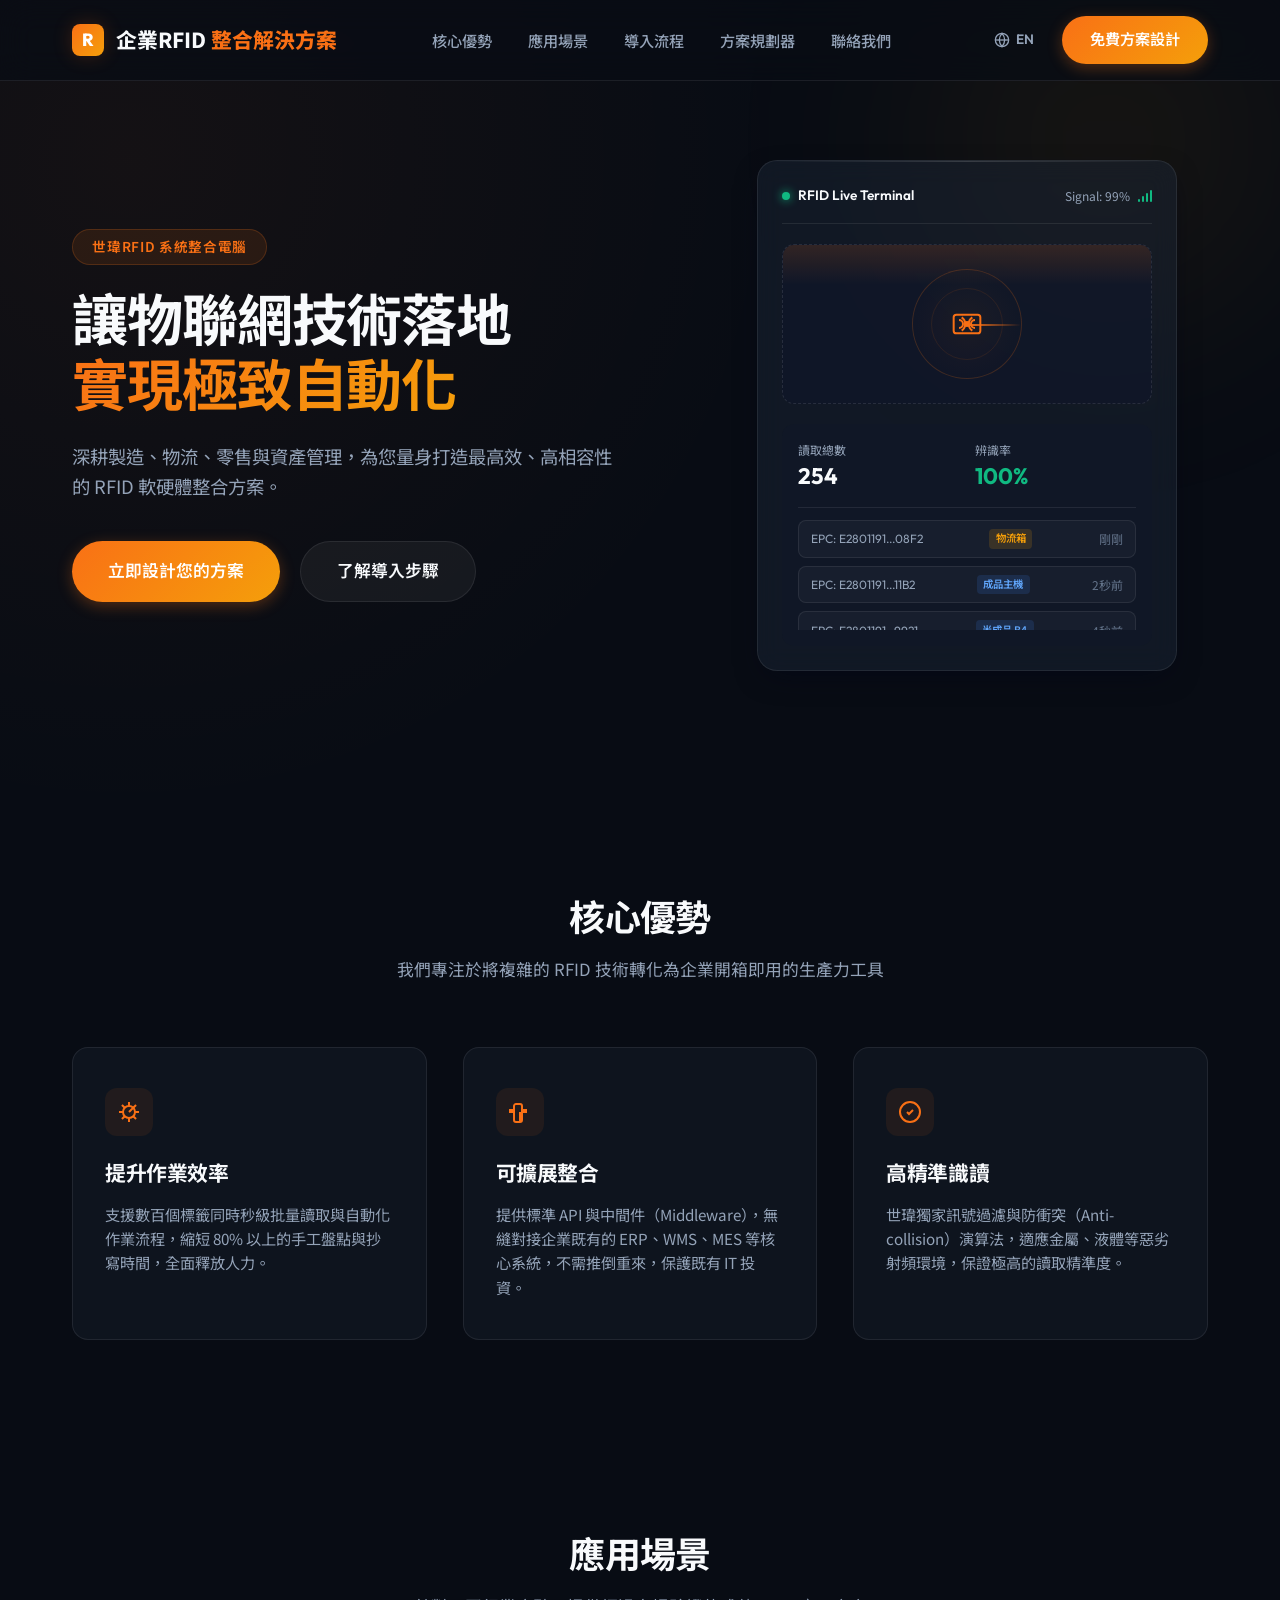
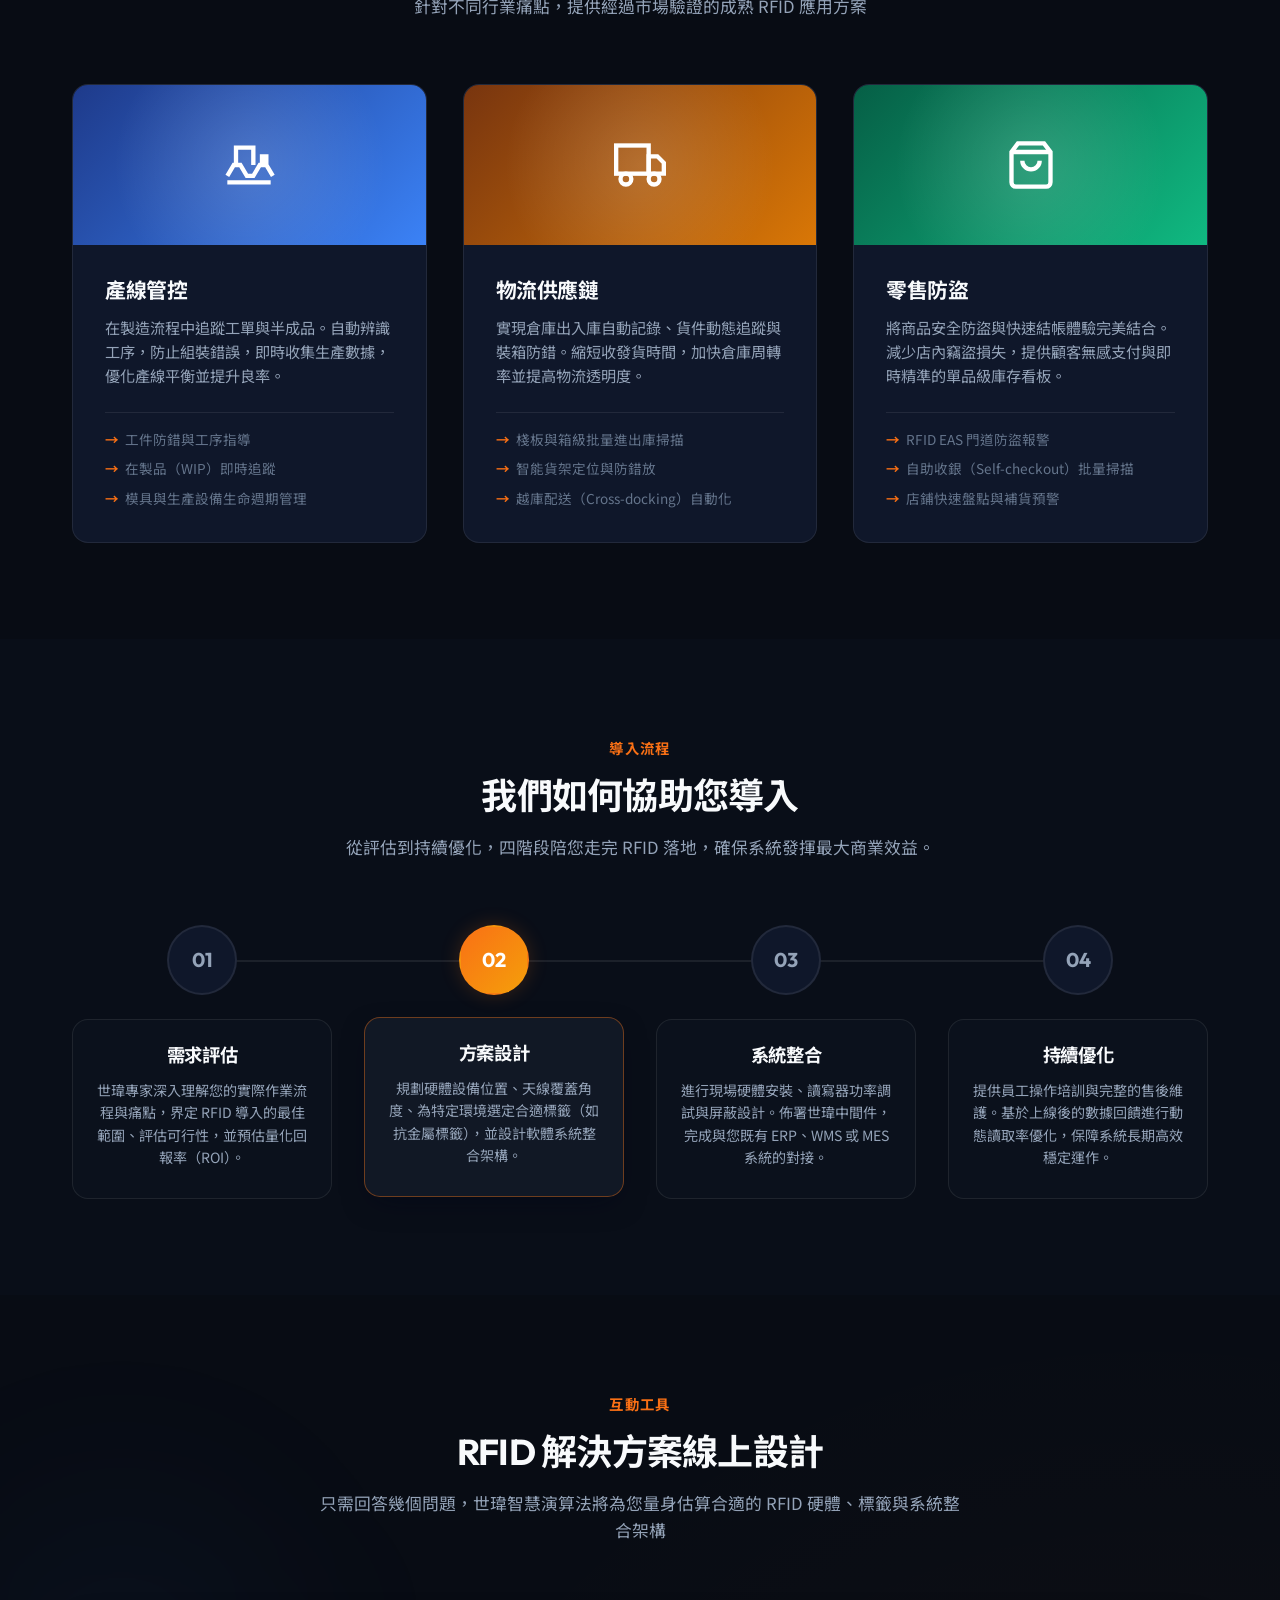
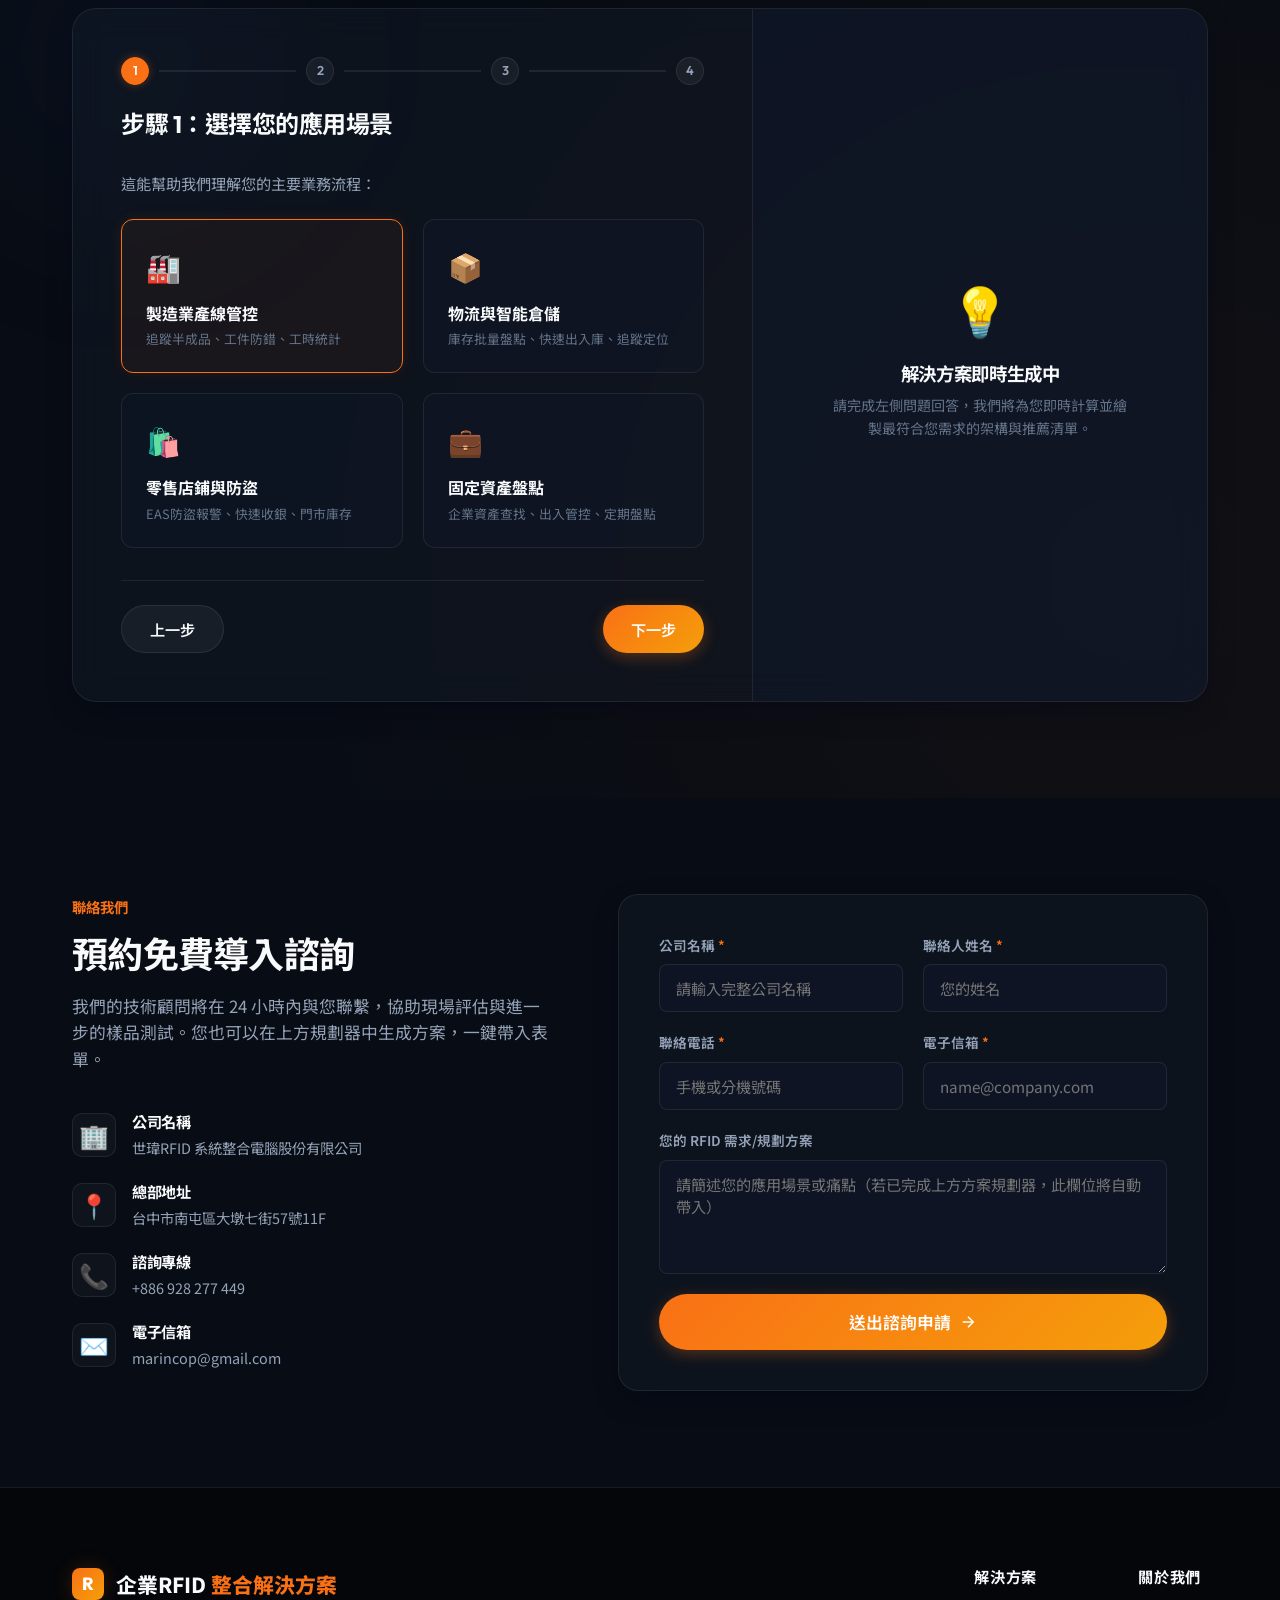
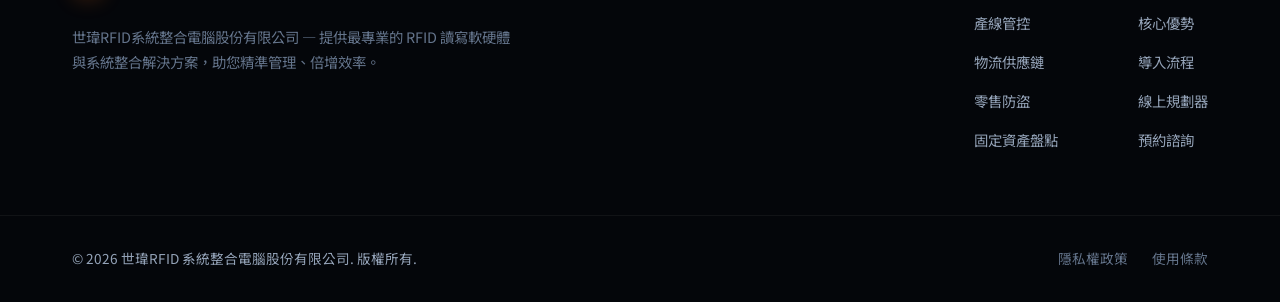
==== index.html @ 103d7648 "Initial commit" ====
<!DOCTYPE html>
<html lang="zh-Hant">
<head>
    <meta charset="UTF-8">
    <meta name="viewport" content="width=device-width, initial-scale=1.0">
    <title>世瑋RFID 系統整合電腦股份有限公司 | 專屬 RFID 解決方案設計</title>
    <meta name="description" content="世瑋RFID系統整合電腦股份有限公司，深耕產線管控、物流供應鏈、零售防盜與固定資產管理。提供專業 RFID 標籤選型、硬體建置與 ERP/WMS/MES 系統集成，免費為您量身打造 RFID 智慧化方案。">
    <meta name="keywords" content="世瑋RFID, RFID系統整合, RFID解決方案, 產線管控, 物流供應鏈, 零售防盜, 標籤選型, RFID讀寫器">
    
    <!-- Google Fonts: Outfit (English headings) & Noto Sans TC (Traditional Chinese body/headings) -->
    <link rel="preconnect" href="https://fonts.googleapis.com">
    <link rel="preconnect" href="https://fonts.gstatic.com" crossorigin>
    <link href="https://fonts.googleapis.com/css2?family=Noto+Sans+TC:wght@300;400;500;700;900&family=Outfit:wght@300;400;600;700;800&display=swap" rel="stylesheet">
    
    <!-- Stylesheet -->
    <link rel="stylesheet" href="style.css">
</head>
<body>

    <!-- Header Navigation -->
    <header class="site-header" id="header">
        <div class="header-container">
            <a href="#" class="logo">
                <span class="logo-badge">R</span>
                <span class="logo-text">企業RFID <span class="logo-highlight">整合解決方案</span></span>
            </a>
            
            <nav class="nav-menu" id="navMenu">
                <a href="#advantages" class="nav-link">核心優勢</a>
                <a href="#scenarios" class="nav-link">應用場景</a>
                <a href="#process" class="nav-link">導入流程</a>
                <a href="#designer" class="nav-link">方案規劃器</a>
                <a href="#contact" class="nav-link">聯絡我們</a>
            </nav>

            <div class="header-actions">
                <a href="index_en.html" class="lang-switch" id="langSwitch" aria-label="切換語言">
                    <svg class="lang-icon" viewBox="0 0 24 24" fill="none" stroke="currentColor" stroke-width="2">
                        <circle cx="12" cy="12" r="10"></circle>
                        <line x1="2" y1="12" x2="22" y2="12"></line>
                        <path d="M12 2a15.3 15.3 0 0 1 4 10 15.3 15.3 0 0 1-4 10 15.3 15.3 0 0 1-4-10 15.3 15.3 0 0 1 4-10z"></path>
                    </svg>
                    <span>EN</span>
                </a>
                <a href="#designer" class="btn btn-primary btn-header">免費方案設計</a>
                <button class="mobile-menu-toggle" id="menuToggle" aria-label="開啟選單">
                    <span></span>
                    <span></span>
                    <span></span>
                </button>
            </div>
        </div>
    </header>

    <main>
        <!-- Hero Section -->
        <section class="hero-section" id="hero">
            <div class="hero-bg-glow"></div>
            <div class="container hero-container">
                <div class="hero-content">
                    <div class="hero-badge">世瑋RFID 系統整合電腦</div>
                    <h1 class="hero-title">
                        讓物聯網技術落地<br>
                        <span class="gradient-text">實現極致自動化</span>
                    </h1>
                    <p class="hero-subtitle">
                        深耕製造、物流、零售與資產管理，為您量身打造最高效、高相容性的 RFID 軟硬體整合方案。
                    </p>
                    <div class="hero-cta">
                        <a href="#designer" class="btn btn-primary btn-lg">立即設計您的方案</a>
                        <a href="#process" class="btn btn-secondary btn-lg">了解導入步驟</a>
                    </div>
                </div>

                <!-- Interactive Hero Live RFID Scanner Mockup -->
                <div class="hero-visual">
                    <div class="rfid-terminal-card">
                        <div class="card-header">
                            <div class="terminal-status">
                                <span class="status-indicator live"></span>
                                <span>RFID Live Terminal</span>
                            </div>
                            <div class="signal-strength">
                                <span>Signal: 99%</span>
                                <div class="signal-bars">
                                    <span class="bar fill"></span>
                                    <span class="bar fill"></span>
                                    <span class="bar fill"></span>
                                    <span class="bar fill"></span>
                                </div>
                            </div>
                        </div>
                        
                        <div class="scan-area">
                            <div class="radar-circle">
                                <div class="radar-line"></div>
                                <div class="radar-pulse"></div>
                                <svg class="rfid-tag-icon" viewBox="0 0 24 24" fill="none" stroke="currentColor" stroke-width="1.5">
                                    <rect x="2" y="5" width="20" height="14" rx="2"></rect>
                                    <path d="M6 9a3 3 0 0 1 0 6"></path>
                                    <path d="M8 7a6 6 0 0 1 0 10"></path>
                                    <path d="M18 9a3 3 0 0 0 0 6"></path>
                                    <path d="M16 7a6 6 0 0 0 0 10"></path>
                                    <circle cx="12" cy="12" r="1.5" fill="currentColor"></circle>
                                </svg>
                            </div>
                            <div class="scan-light"></div>
                        </div>

                        <div class="scan-results">
                            <div class="result-stats">
                                <div class="stat-box">
                                    <span class="stat-label">讀取總數</span>
                                    <span class="stat-value" id="scanCount">248</span>
                                </div>
                                <div class="stat-box">
                                    <span class="stat-label">辨識率</span>
                                    <span class="stat-value highlight">100%</span>
                                </div>
                            </div>
                            <div class="scanned-list-wrapper">
                                <div class="scanned-list" id="scannedList">
                                    <div class="scanned-item">
                                        <span class="item-tag-id">EPC: E2801191...08F2</span>
                                        <span class="item-type tag-type-logistics">物流箱</span>
                                        <span class="item-time">剛剛</span>
                                    </div>
                                    <div class="scanned-item">
                                        <span class="item-tag-id">EPC: E2801191...A2C1</span>
                                        <span class="item-type tag-type-manufacture">半成品 B4</span>
                                        <span class="item-time">1秒前</span>
                                    </div>
                                    <div class="scanned-item">
                                        <span class="item-tag-id">EPC: E2801191...77D4</span>
                                        <span class="item-type tag-type-retail">防盜標籤</span>
                                        <span class="item-time">3秒前</span>
                                    </div>
                                </div>
                            </div>
                        </div>
                    </div>
                </div>
            </div>
        </section>

        <!-- Core Advantages (核心優勢) -->
        <section class="advantages-section" id="advantages">
            <div class="container">
                <div class="section-header">
                    <h2 class="section-title">核心優勢</h2>
                    <p class="section-subtitle">我們專注於將複雜的 RFID 技術轉化為企業開箱即用的生產力工具</p>
                </div>
                
                <div class="advantages-grid">
                    <div class="advantage-card">
                        <div class="advantage-icon-wrapper">
                            <!-- Speedometer icon -->
                            <svg class="advantage-icon" viewBox="0 0 24 24" fill="none" stroke="currentColor" stroke-width="2">
                                <path d="M12 2v4M12 18v4M4.93 4.93l2.83 2.83M16.24 16.24l2.83 2.83M2 12h4M18 12h4M4.93 19.07l2.83-2.83M16.24 7.76l2.83-2.83"></path>
                                <path d="M12 12m-6 0a6 6 0 1 0 12 0a6 6 0 1 0-12 0"></path>
                                <path d="M12 12l4-4"></path>
                            </svg>
                        </div>
                        <h3 class="advantage-title">提升作業效率</h3>
                        <p class="advantage-desc">支援數百個標籤同時秒級批量讀取與自動化作業流程，縮短 80% 以上的手工盤點與抄寫時間，全面釋放人力。</p>
                    </div>

                    <div class="advantage-card">
                        <div class="advantage-icon-wrapper">
                            <!-- Plug icon -->
                            <svg class="advantage-icon" viewBox="0 0 24 24" fill="none" stroke="currentColor" stroke-width="2">
                                <path d="M18 10h-4V6c0-1.1-.9-2-2-2H8c-1.1 0-2 .9-2 2v4H2v2h4v8c0 1.1.9 2 2 2h4c1.1 0 2-.9 2-2v-8h4v-2z"></path>
                                <path d="M12 12V22"></path>
                            </svg>
                        </div>
                        <h3 class="advantage-title">可擴展整合</h3>
                        <p class="advantage-desc">提供標準 API 與中間件（Middleware），無縫對接企業既有的 ERP、WMS、MES 等核心系統，不需推倒重來，保護既有 IT 投資。</p>
                    </div>

                    <div class="advantage-card">
                        <div class="advantage-icon-wrapper">
                            <!-- Signal/Radar check icon -->
                            <svg class="advantage-icon" viewBox="0 0 24 24" fill="none" stroke="currentColor" stroke-width="2">
                                <path d="M12 22c5.523 0 10-4.477 10-10S17.523 2 12 2 2 6.477 2 12s4.477 10 10 10z"></path>
                                <path d="M9 12l2 2 4-4"></path>
                            </svg>
                        </div>
                        <h3 class="advantage-title">高精準識讀</h3>
                        <p class="advantage-desc">世瑋獨家訊號過濾與防衝突（Anti-collision）演算法，適應金屬、液體等惡劣射頻環境，保證極高的讀取精準度。</p>
                    </div>
                </div>
            </div>
        </section>

        <!-- Application Scenarios (應用場景) -->
        <section class="scenarios-section" id="scenarios">
            <div class="container">
                <div class="section-header">
                    <h2 class="section-title">應用場景</h2>
                    <p class="section-subtitle">針對不同行業痛點，提供經過市場驗證的成熟 RFID 應用方案</p>
                </div>

                <div class="scenarios-grid">
                    <!-- Scenario 1: Manufacturing -->
                    <div class="scenario-card">
                        <div class="scenario-banner manufacture-bg">
                            <!-- Factory icon -->
                            <svg class="scenario-banner-icon" viewBox="0 0 24 24" fill="none" stroke="currentColor" stroke-width="2">
                                <path d="M2 20h20M2 17l3-5h3l3 5h3l3-5h3l3 5M6 12V4h8v8M18 12V8h2v4"></path>
                            </svg>
                        </div>
                        <div class="scenario-body">
                            <h3 class="scenario-card-title">產線管控</h3>
                            <p class="scenario-card-desc">在製造流程中追蹤工單與半成品。自動辨識工序，防止組裝錯誤，即時收集生產數據，優化產線平衡並提升良率。</p>
                            <ul class="scenario-list">
                                <li>工件防錯與工序指導</li>
                                <li>在製品（WIP）即時追蹤</li>
                                <li>模具與生產設備生命週期管理</li>
                            </ul>
                        </div>
                    </div>

                    <!-- Scenario 2: Logistics & Warehouse -->
                    <div class="scenario-card">
                        <div class="scenario-banner logistics-bg">
                            <!-- Truck icon -->
                            <svg class="scenario-banner-icon" viewBox="0 0 24 24" fill="none" stroke="currentColor" stroke-width="2">
                                <rect x="1" y="3" width="15" height="13"></rect>
                                <polygon points="16 8 20 8 23 11 23 16 16 16 16 8"></polygon>
                                <circle cx="5.5" cy="18.5" r="2.5"></circle>
                                <circle cx="18.5" cy="18.5" r="2.5"></circle>
                            </svg>
                        </div>
                        <div class="scenario-body">
                            <h3 class="scenario-card-title">物流供應鏈</h3>
                            <p class="scenario-card-desc">實現倉庫出入庫自動記錄、貨件動態追蹤與裝箱防錯。縮短收發貨時間，加快倉庫周轉率並提高物流透明度。</p>
                            <ul class="scenario-list">
                                <li>棧板與箱級批量進出庫掃描</li>
                                <li>智能貨架定位與防錯放</li>
                                <li>越庫配送（Cross-docking）自動化</li>
                            </ul>
                        </div>
                    </div>

                    <!-- Scenario 3: Retail Security -->
                    <div class="scenario-card">
                        <div class="scenario-banner retail-bg">
                            <!-- Shopping bag icon -->
                            <svg class="scenario-banner-icon" viewBox="0 0 24 24" fill="none" stroke="currentColor" stroke-width="2">
                                <path d="M6 2L3 6v14a2 2 0 0 0 2 2h14a2 2 0 0 0 2-2V6l-3-4z"></path>
                                <line x1="3" y1="6" x2="21" y2="6"></line>
                                <path d="M16 10a4 4 0 0 1-8 0"></path>
                            </svg>
                        </div>
                        <div class="scenario-body">
                            <h3 class="scenario-card-title">零售防盜</h3>
                            <p class="scenario-card-desc">將商品安全防盜與快速結帳體驗完美結合。減少店內竊盜損失，提供顧客無感支付與即時精準的單品級庫存看板。</p>
                            <ul class="scenario-list">
                                <li>RFID EAS 門道防盜報警</li>
                                <li>自助收銀（Self-checkout）批量掃描</li>
                                <li>店鋪快速盤點與補貨預警</li>
                            </ul>
                        </div>
                    </div>
                </div>
            </div>
        </section>

        <!-- Workflow / Process (導入流程) -->
        <section class="process-section" id="process">
            <div class="container">
                <div class="section-header">
                    <span class="section-badge">導入流程</span>
                    <h2 class="section-title">我們如何協助您導入</h2>
                    <p class="section-subtitle">從評估到持續優化，四階段陪您走完 RFID 落地，確保系統發揮最大商業效益。</p>
                </div>

                <div class="process-stepper">
                    <div class="process-line"></div>
                    
                    <div class="process-step active" data-step="1">
                        <div class="step-num">01</div>
                        <div class="step-card">
                            <h3 class="step-title">需求評估</h3>
                            <p class="step-desc">世瑋專家深入理解您的實際作業流程與痛點，界定 RFID 導入的最佳範圍、評估可行性，並預估量化回報率（ROI）。</p>
                        </div>
                    </div>

                    <div class="process-step" data-step="2">
                        <div class="step-num">02</div>
                        <div class="step-card">
                            <h3 class="step-title">方案設計</h3>
                            <p class="step-desc">規劃硬體設備位置、天線覆蓋角度、為特定環境選定合適標籤（如抗金屬標籤），並設計軟體系統整合架構。</p>
                        </div>
                    </div>

                    <div class="process-step" data-step="3">
                        <div class="step-num">03</div>
                        <div class="step-card">
                            <h3 class="step-title">系統整合</h3>
                            <p class="step-desc">進行現場硬體安裝、讀寫器功率調試與屏蔽設計。佈署世瑋中間件，完成與您既有 ERP、WMS 或 MES 系統的對接。</p>
                        </div>
                    </div>

                    <div class="process-step" data-step="4">
                        <div class="step-num">04</div>
                        <div class="step-card">
                            <h3 class="step-title">持續優化</h3>
                            <p class="step-desc">提供員工操作培訓與完整的售後維護。基於上線後的數據回饋進行動態讀取率優化，保障系統長期高效穩定運作。</p>
                        </div>
                    </div>
                </div>
            </div>
        </section>

        <!-- RFID Solution Designer Wizard (方案規劃器) -->
        <section class="designer-section" id="designer">
            <div class="designer-bg-glow-1"></div>
            <div class="designer-bg-glow-2"></div>
            <div class="container">
                <div class="section-header">
                    <span class="section-badge">互動工具</span>
                    <h2 class="section-title">RFID 解決方案線上設計</h2>
                    <p class="section-subtitle">只需回答幾個問題，世瑋智慧演算法將為您量身估算合適的 RFID 硬體、標籤與系統整合架構</p>
                </div>

                <div class="designer-box">
                    <!-- Wizard Left Side: Questions -->
                    <div class="designer-wizard">
                        <div class="wizard-header">
                            <div class="wizard-steps-indicator">
                                <span class="indicator-dot active" data-step="1">1</span>
                                <span class="indicator-line"></span>
                                <span class="indicator-dot" data-step="2">2</span>
                                <span class="indicator-line"></span>
                                <span class="indicator-dot" data-step="3">3</span>
                                <span class="indicator-line"></span>
                                <span class="indicator-dot" data-step="4">4</span>
                            </div>
                            <h3 class="wizard-step-title" id="wizardQuestionTitle">步驟 1：選擇您的應用場景</h3>
                        </div>

                        <div class="wizard-body">
                            <!-- Step 1 Pane -->
                            <div class="wizard-pane active" data-pane="1">
                                <p class="pane-help-text">這能幫助我們理解您的主要業務流程：</p>
                                <div class="option-grid">
                                    <label class="option-card">
                                        <input type="radio" name="opt-scenario" value="manufacture" checked>
                                        <div class="option-content">
                                            <span class="option-icon">🏭</span>
                                            <span class="option-label">製造業產線管控</span>
                                            <span class="option-sub">追蹤半成品、工件防錯、工時統計</span>
                                        </div>
                                    </label>
                                    <label class="option-card">
                                        <input type="radio" name="opt-scenario" value="logistics">
                                        <div class="option-content">
                                            <span class="option-icon">📦</span>
                                            <span class="option-label">物流與智能倉儲</span>
                                            <span class="option-sub">庫存批量盤點、快速出入庫、追蹤定位</span>
                                        </div>
                                    </label>
                                    <label class="option-card">
                                        <input type="radio" name="opt-scenario" value="retail">
                                        <div class="option-content">
                                            <span class="option-icon">🛍️</span>
                                            <span class="option-label">零售店鋪與防盜</span>
                                            <span class="option-sub">EAS防盜報警、快速收銀、門市庫存</span>
                                        </div>
                                    </label>
                                    <label class="option-card">
                                        <input type="radio" name="opt-scenario" value="assets">
                                        <div class="option-content">
                                            <span class="option-icon">💼</span>
                                            <span class="option-label">固定資產盤點</span>
                                            <span class="option-sub">企業資產查找、出入管控、定期盤點</span>
                                        </div>
                                    </label>
                                </div>
                            </div>

                            <!-- Step 2 Pane -->
                            <div class="wizard-pane" data-pane="2">
                                <p class="pane-help-text">標籤所附著的物品材質會顯著影響無線射頻訊號：</p>
                                <div class="option-grid">
                                    <label class="option-card">
                                        <input type="radio" name="opt-material" value="metal" checked>
                                        <div class="option-content">
                                            <span class="option-icon">🔩</span>
                                            <span class="option-label">金屬表面 / 機械零件</span>
                                            <span class="option-sub">電磁干擾強，需選配專用抗金屬標籤</span>
                                        </div>
                                    </label>
                                    <label class="option-card">
                                        <input type="radio" name="opt-material" value="liquid">
                                        <div class="option-content">
                                            <span class="option-icon">🧪</span>
                                            <span class="option-label">液體容器 / 潮濕環境</span>
                                            <span class="option-sub">水會吸收超高頻訊號，需特殊結構設計</span>
                                        </div>
                                    </label>
                                    <label class="option-card">
                                        <input type="radio" name="opt-material" value="standard">
                                        <div class="option-content">
                                            <span class="option-icon">📄</span>
                                            <span class="option-label">紙質 / 塑料 / 紙箱</span>
                                            <span class="option-sub">標準射頻環境，可使用常規貼紙型標籤</span>
                                        </div>
                                    </label>
                                    <label class="option-card">
                                        <input type="radio" name="opt-material" value="fabric">
                                        <div class="option-content">
                                            <span class="option-icon">👕</span>
                                            <span class="option-label">織物 / 衣物 / 軟質材料</span>
                                            <span class="option-sub">需要可水洗、耐高溫或柔軟耐折標籤</span>
                                        </div>
                                    </label>
                                </div>
                            </div>

                            <!-- Step 3 Pane -->
                            <div class="wizard-pane" data-pane="3">
                                <p class="pane-help-text">我們需要了解讀取設備與標籤之間的最遠操作距離：</p>
                                <div class="option-grid">
                                    <label class="option-card">
                                        <input type="radio" name="opt-range" value="short" checked>
                                        <div class="option-content">
                                            <span class="option-icon">🎯</span>
                                            <span class="option-label">近距離讀取 (小於 0.5 米)</span>
                                            <span class="option-sub">適用於手持貼近、桌面發卡、單點感應</span>
                                        </div>
                                    </label>
                                    <label class="option-card">
                                        <input type="radio" name="opt-range" value="mid">
                                        <div class="option-content">
                                            <span class="option-icon">📶</span>
                                            <span class="option-label">中距離讀取 (1 至 3 米)</span>
                                            <span class="option-sub">適用於流水線感應、中型門禁、工位識別</span>
                                        </div>
                                    </label>
                                    <label class="option-card">
                                        <input type="radio" name="opt-range" value="long">
                                        <div class="option-content">
                                            <span class="option-icon">🚀</span>
                                            <span class="option-label">長距離讀取 (3 米以上)</span>
                                            <span class="option-sub">適用於倉庫大門閘道、車輛管控、大範圍掃描</span>
                                        </div>
                                    </label>
                                </div>
                            </div>

                            <!-- Step 4 Pane -->
                            <div class="wizard-pane" data-pane="4">
                                <p class="pane-help-text">您目前主要的核心管理系統為何？這決定了數據對接的方式：</p>
                                <div class="option-grid">
                                    <label class="option-card">
                                        <input type="radio" name="opt-system" value="erp" checked>
                                        <div class="option-content">
                                            <span class="option-icon">💻</span>
                                            <span class="option-label">既有 ERP 系統 (如 SAP, Oracle, Web)</span>
                                            <span class="option-sub">需要同步庫存與出入庫過帳數據</span>
                                        </div>
                                    </label>
                                    <label class="option-card">
                                        <input type="radio" name="opt-system" value="mes">
                                        <div class="option-content">
                                            <span class="option-icon">⚙️</span>
                                            <span class="option-label">MES 製造執行系統</span>
                                            <span class="option-sub">需要毫秒級的產線數據交換與控制</span>
                                        </div>
                                    </label>
                                    <label class="option-card">
                                        <input type="radio" name="opt-system" value="wms">
                                        <div class="option-content">
                                            <span class="option-icon">🗄️</span>
                                            <span class="option-label">WMS 倉儲管理系統</span>
                                            <span class="option-sub">需要儲位、庫位綁定與批次收發貨對接</span>
                                        </div>
                                    </label>
                                    <label class="option-card">
                                        <input type="radio" name="opt-system" value="none">
                                        <div class="option-content">
                                            <span class="option-icon">📱</span>
                                            <span class="option-label">無既有系統 / 獨立運作</span>
                                            <span class="option-sub">希望能使用世瑋提供的一站式獨立管理軟體</span>
                                        </div>
                                    </label>
                                </div>
                            </div>
                        </div>

                        <div class="wizard-footer">
                            <button class="btn btn-secondary btn-wizard-back" id="btnWizardBack" disabled>上一步</button>
                            <button class="btn btn-primary btn-wizard-next" id="btnWizardNext">下一步</button>
                        </div>
                    </div>

                    <!-- Wizard Right Side: Dynamic Solution Result -->
                    <div class="designer-result" id="designerResult">
                        <div class="result-placeholder" id="resultPlaceholder">
                            <div class="placeholder-icon">💡</div>
                            <h4>解決方案即時生成中</h4>
                            <p>請完成左側問題回答，我們將為您即時計算並繪製最符合您需求的架構與推薦清單。</p>
                        </div>
                        
                        <div class="result-display hidden" id="resultDisplay">
                            <h4 class="result-title">🎯 為您推薦的專屬 RFID 方案</h4>
                            
                            <!-- Dynamic SVG Architecture diagram -->
                            <div class="result-diagram-container">
                                <svg class="result-svg-diagram" id="resultSvg" viewBox="0 0 400 160">
                                    <!-- Will be injected by JS dynamically -->
                                </svg>
                            </div>

                            <div class="recommendations">
                                <div class="rec-group">
                                    <h5>🏷️ 推薦標籤型式</h5>
                                    <p id="recTag">載入中...</p>
                                </div>
                                <div class="rec-group">
                                    <h5>📡 推薦硬體配置</h5>
                                    <p id="recHardware">載入中...</p>
                                </div>
                                <div class="rec-group">
                                    <h5>🔌 系統整合方式</h5>
                                    <p id="recIntegration">載入中...</p>
                                </div>
                            </div>

                            <div class="result-actions">
                                <button class="btn btn-primary btn-block" id="btnApplySolution">將此方案帶入諮詢表單</button>
                            </div>
                        </div>
                    </div>
                </div>
            </div>
        </section>

        <!-- Contact / Consultation Booking Form (預約免費導入諮詢) -->
        <section class="contact-section" id="contact">
            <div class="container contact-container">
                <div class="contact-info">
                    <span class="contact-badge">聯絡我們</span>
                    <h2 class="contact-title">預約免費導入諮詢</h2>
                    <p class="contact-text">
                        我們的技術顧問將在 24 小時內與您聯繫，協助現場評估與進一步的樣品測試。您也可以在上方規劃器中生成方案，一鍵帶入表單。
                    </p>
                    
                    <div class="contact-details">
                        <div class="detail-item">
                            <span class="detail-icon">🏢</span>
                            <div>
                                <h5>公司名稱</h5>
                                <p>世瑋RFID 系統整合電腦股份有限公司</p>
                            </div>
                        </div>
                        <div class="detail-item">
                            <span class="detail-icon">📍</span>
                            <div>
                                <h5>總部地址</h5>
                                <p>台中市南屯區大墩七街57號11F</p>
                            </div>
                        </div>
                        <div class="detail-item">
                            <span class="detail-icon">📞</span>
                            <div>
                                <h5>諮詢專線</h5>
                                <p><a href="tel:+886928277449" style="color: inherit; text-decoration: none; transition: var(--transition-smooth);" onmouseover="this.style.color='var(--primary)'" onmouseout="this.style.color='inherit'">+886 928 277 449</a></p>
                            </div>
                        </div>
                        <div class="detail-item">
                            <span class="detail-icon">✉️</span>
                            <div>
                                <h5>電子信箱</h5>
                                <p><a href="mailto:marincop@gmail.com" style="color: inherit; text-decoration: none; transition: var(--transition-smooth);" onmouseover="this.style.color='var(--primary)'" onmouseout="this.style.color='inherit'">marincop@gmail.com</a></p>
                            </div>
                        </div>
                    </div>
                </div>

                <div class="contact-form-wrapper">
                    <form class="contact-form" id="consultationForm">
                        <div class="form-row">
                            <div class="form-group">
                                <label for="formCompany">公司名稱 <span class="required">*</span></label>
                                <input type="text" id="formCompany" placeholder="請輸入完整公司名稱" required>
                            </div>
                            <div class="form-group">
                                <label for="formContact">聯絡人姓名 <span class="required">*</span></label>
                                <input type="text" id="formContact" placeholder="您的姓名" required>
                            </div>
                        </div>

                        <div class="form-row">
                            <div class="form-group">
                                <label for="formPhone">聯絡電話 <span class="required">*</span></label>
                                <input type="tel" id="formPhone" placeholder="手機或分機號碼" required>
                            </div>
                            <div class="form-group">
                                <label for="formEmail">電子信箱 <span class="required">*</span></label>
                                <input type="email" id="formEmail" placeholder="name@company.com" required>
                            </div>
                        </div>

                        <div class="form-group">
                            <label for="formSummary">您的 RFID 需求/規劃方案</label>
                            <textarea id="formSummary" rows="4" placeholder="請簡述您的應用場景或痛點（若已完成上方方案規劃器，此欄位將自動帶入）"></textarea>
                        </div>

                        <button type="submit" class="btn btn-primary btn-block btn-lg" id="btnSubmitForm">
                            <span>送出諮詢申請</span>
                            <svg class="submit-arrow" viewBox="0 0 24 24" fill="none" stroke="currentColor" stroke-width="2">
                                <line x1="5" y1="12" x2="19" y2="12"></line>
                                <polyline points="12 5 19 12 12 19"></polyline>
                            </svg>
                        </button>
                    </form>
                </div>
            </div>
        </section>
    </main>

    <!-- Footer -->
    <footer class="site-footer">
        <div class="container footer-container">
            <div class="footer-brand">
                <a href="#" class="logo footer-logo">
                    <span class="logo-badge">R</span>
                    <span class="logo-text">企業RFID <span class="logo-highlight">整合解決方案</span></span>
                </a>
                <p class="footer-slogan">世瑋RFID系統整合電腦股份有限公司 — 提供最專業的 RFID 讀寫軟硬體與系統整合解決方案，助您精準管理、倍增效率。</p>
            </div>
            
            <div class="footer-links-group">
                <div class="footer-links">
                    <h4>解決方案</h4>
                    <a href="#scenarios">產線管控</a>
                    <a href="#scenarios">物流供應鏈</a>
                    <a href="#scenarios">零售防盜</a>
                    <a href="#scenarios">固定資產盤點</a>
                </div>
                
                <div class="footer-links">
                    <h4>關於我們</h4>
                    <a href="#advantages">核心優勢</a>
                    <a href="#process">導入流程</a>
                    <a href="#designer">線上規劃器</a>
                    <a href="#contact">預約諮詢</a>
                </div>
            </div>
        </div>
        <div class="footer-bottom">
            <div class="container footer-bottom-container">
                <p>&copy; 2026 世瑋RFID 系統整合電腦股份有限公司. 版權所有.</p>
                <div class="footer-legal">
                    <a href="#">隱私權政策</a>
                    <a href="#">使用條款</a>
                </div>
            </div>
        </div>
    </footer>

    <!-- Interactive success popup toast -->
    <div class="toast-container" id="toastContainer"></div>

    <!-- JS -->
    <script src="app.js"></script>
</body>
</html>
---- style.css ----
/* 
   企業RFID 整合解決方案 - Brand Style Sheet 
   Tech Slate Theme with Vibrant Orange Accents
*/

:root {
    /* Color Palette */
    --bg-base: #080c14;
    --bg-surface: #0f172a;
    --bg-surface-light: #1e293b;
    --border-color: rgba(255, 255, 255, 0.08);
    --border-hover: rgba(249, 115, 22, 0.4);
    
    --primary-hsl: 24, 95%, 53%; /* #f97316 */
    --primary: hsl(var(--primary-hsl));
    --primary-hover: #ea580c;
    --primary-glow: rgba(249, 115, 22, 0.15);
    
    --accent-hsl: 38, 92%, 50%; /* #f59e0b */
    --accent: hsl(var(--accent-hsl));
    
    --success: #10b981;
    --success-glow: rgba(16, 185, 129, 0.15);
    
    --text-primary: #f8fafc;
    --text-secondary: #94a3b8;
    --text-muted: #64748b;
    
    /* Typography */
    --font-heading: 'Outfit', 'Noto Sans TC', sans-serif;
    --font-body: 'Noto Sans TC', sans-serif;
    
    /* Transitions & Shadows */
    --transition-smooth: all 0.3s cubic-bezier(0.4, 0, 0.2, 1);
    --transition-spring: all 0.5s cubic-bezier(0.175, 0.885, 0.32, 1.275);
    --shadow-premium: 0 10px 30px -10px rgba(2, 6, 23, 0.7);
    --shadow-glow: 0 0 20px rgba(249, 115, 22, 0.2);
}

/* --- Base & Reset --- */
* {
    box-sizing: border-box;
    margin: 0;
    padding: 0;
}

html {
    scroll-behavior: smooth;
    scroll-padding-top: 80px;
    font-size: 16px;
}

body {
    background-color: var(--bg-base);
    color: var(--text-primary);
    font-family: var(--font-body);
    line-height: 1.6;
    overflow-x: hidden;
    -webkit-font-smoothing: antialiased;
}

/* --- Typography Utilities --- */
h1, h2, h3, h4, h5, h6 {
    font-family: var(--font-heading);
    font-weight: 700;
    line-height: 1.25;
    letter-spacing: -0.02em;
}

p {
    color: var(--text-secondary);
}

.gradient-text {
    background: linear-gradient(135deg, var(--primary) 0%, var(--accent) 100%);
    -webkit-background-clip: text;
    -webkit-text-fill-color: transparent;
    background-clip: text;
}

/* --- Layout Elements --- */
.container {
    width: 100%;
    max-width: 1200px;
    margin: 0 auto;
    padding: 0 2rem;
}

section {
    padding: 6rem 0;
    position: relative;
}

/* --- Buttons --- */
.btn {
    display: inline-flex;
    align-items: center;
    justify-content: center;
    padding: 0.75rem 1.75rem;
    font-family: var(--font-heading);
    font-weight: 600;
    font-size: 0.95rem;
    border-radius: 50px;
    border: none;
    cursor: pointer;
    transition: var(--transition-smooth);
    text-decoration: none;
    gap: 0.5rem;
}

.btn-primary {
    background: linear-gradient(135deg, var(--primary) 0%, var(--accent) 100%);
    color: #ffffff;
    box-shadow: 0 4px 15px rgba(249, 115, 22, 0.3);
}

.btn-primary:hover {
    transform: translateY(-2px);
    box-shadow: 0 8px 25px rgba(249, 115, 22, 0.5);
    background: linear-gradient(135deg, #ea580c 0%, #d97706 100%);
}

.btn-primary:active {
    transform: translateY(0);
}

.btn-secondary {
    background: rgba(255, 255, 255, 0.05);
    color: var(--text-primary);
    border: 1px solid var(--border-color);
}

.btn-secondary:hover {
    background: rgba(255, 255, 255, 0.1);
    border-color: rgba(255, 255, 255, 0.2);
    transform: translateY(-2px);
}

.btn-lg {
    padding: 1rem 2.25rem;
    font-size: 1.05rem;
}

.btn-block {
    display: flex;
    width: 100%;
}

/* --- Header / Navigation --- */
.site-header {
    position: fixed;
    top: 0;
    left: 0;
    right: 0;
    z-index: 1000;
    background: rgba(8, 12, 20, 0.75);
    backdrop-filter: blur(16px);
    -webkit-backdrop-filter: blur(16px);
    border-bottom: 1px solid var(--border-color);
    transition: var(--transition-smooth);
}

.site-header.scrolled {
    background: rgba(8, 12, 20, 0.95);
    padding: 0.5rem 0;
}

.header-container {
    display: flex;
    align-items: center;
    justify-content: space-between;
    height: 80px;
    max-width: 1200px;
    margin: 0 auto;
    padding: 0 2rem;
}

.logo {
    display: flex;
    align-items: center;
    gap: 0.75rem;
    text-decoration: none;
    color: var(--text-primary);
    font-weight: 800;
    font-size: 1.3rem;
}

.logo-badge {
    background: linear-gradient(135deg, var(--primary) 0%, var(--accent) 100%);
    color: white;
    width: 32px;
    height: 32px;
    display: flex;
    align-items: center;
    justify-content: center;
    border-radius: 8px;
    font-family: var(--font-heading);
    font-weight: 800;
    font-size: 1.1rem;
    box-shadow: var(--shadow-glow);
}

.logo-highlight {
    color: var(--primary);
}

.nav-menu {
    display: flex;
    align-items: center;
    gap: 2.25rem;
}

.nav-link {
    color: var(--text-secondary);
    text-decoration: none;
    font-weight: 500;
    font-size: 0.95rem;
    transition: var(--transition-smooth);
    position: relative;
    padding: 0.25rem 0;
}

.nav-link:hover {
    color: var(--text-primary);
}

.nav-link::after {
    content: '';
    position: absolute;
    bottom: 0;
    left: 0;
    width: 0;
    height: 2px;
    background: var(--primary);
    transition: var(--transition-smooth);
}

.nav-link:hover::after {
    width: 100%;
}

.header-actions {
    display: flex;
    align-items: center;
    gap: 1.25rem;
}

.lang-switch {
    display: flex;
    align-items: center;
    gap: 0.4rem;
    background: none;
    border: none;
    color: var(--text-secondary);
    cursor: pointer;
    font-family: var(--font-heading);
    font-weight: 600;
    font-size: 0.85rem;
    padding: 0.5rem;
    border-radius: 8px;
    transition: var(--transition-smooth);
    text-decoration: none;
}

.lang-switch:hover {
    color: var(--text-primary);
    background: rgba(255, 255, 255, 0.05);
}

.lang-icon {
    width: 16px;
    height: 16px;
}

.mobile-menu-toggle {
    display: none;
    flex-direction: column;
    justify-content: space-between;
    width: 24px;
    height: 18px;
    background: none;
    border: none;
    cursor: pointer;
    z-index: 1001;
}

.mobile-menu-toggle span {
    display: block;
    width: 100%;
    height: 2px;
    background-color: var(--text-primary);
    border-radius: 2px;
    transition: var(--transition-smooth);
}

/* --- Hero Section --- */
.hero-section {
    padding-top: 10rem;
    padding-bottom: 8rem;
    background: radial-gradient(circle at 10% 20%, rgba(249, 115, 22, 0.05) 0%, transparent 50%);
}

.hero-bg-glow {
    position: absolute;
    top: -20%;
    right: -10%;
    width: 600px;
    height: 600px;
    background: radial-gradient(circle, rgba(245, 158, 11, 0.08) 0%, transparent 70%);
    filter: blur(80px);
    pointer-events: none;
}

.hero-container {
    display: grid;
    grid-template-columns: 1.1fr 0.9fr;
    gap: 4rem;
    align-items: center;
}

.hero-badge {
    display: inline-block;
    padding: 0.4rem 1.2rem;
    background: rgba(249, 115, 22, 0.1);
    border: 1px solid rgba(249, 115, 22, 0.2);
    color: var(--primary);
    border-radius: 50px;
    font-size: 0.85rem;
    font-weight: 600;
    margin-bottom: 1.5rem;
    letter-spacing: 0.05em;
    animation: pulseGlow 3s infinite alternate;
}

.hero-title {
    font-size: 3.5rem;
    line-height: 1.15;
    margin-bottom: 1.5rem;
}

.hero-subtitle {
    font-size: 1.15rem;
    margin-bottom: 2.5rem;
    max-width: 550px;
}

.hero-cta {
    display: flex;
    gap: 1.25rem;
}

/* --- Hero Scanner Mockup --- */
.hero-visual {
    position: relative;
    display: flex;
    justify-content: center;
    align-items: center;
}

.rfid-terminal-card {
    background: rgba(30, 41, 59, 0.45);
    border: 1px solid var(--border-color);
    border-radius: 20px;
    width: 100%;
    max-width: 420px;
    padding: 1.5rem;
    box-shadow: var(--shadow-premium);
    backdrop-filter: blur(12px);
    -webkit-backdrop-filter: blur(12px);
    position: relative;
    overflow: hidden;
}

.rfid-terminal-card::before {
    content: '';
    position: absolute;
    top: 0;
    left: 0;
    right: 0;
    height: 1px;
    background: linear-gradient(90deg, transparent, rgba(255, 255, 255, 0.15), transparent);
}

.card-header {
    display: flex;
    justify-content: space-between;
    align-items: center;
    border-bottom: 1px solid var(--border-color);
    padding-bottom: 1rem;
    margin-bottom: 1.25rem;
}

.terminal-status {
    display: flex;
    align-items: center;
    gap: 0.5rem;
    font-family: var(--font-heading);
    font-size: 0.85rem;
    font-weight: 600;
    color: var(--text-primary);
}

.status-indicator {
    width: 8px;
    height: 8px;
    border-radius: 50%;
    background-color: var(--text-muted);
}

.status-indicator.live {
    background-color: var(--success);
    box-shadow: 0 0 10px var(--success);
    animation: blink 1.5s infinite;
}

.signal-strength {
    display: flex;
    align-items: center;
    gap: 0.5rem;
    font-size: 0.75rem;
    color: var(--text-secondary);
}

.signal-bars {
    display: flex;
    align-items: flex-end;
    gap: 2px;
    height: 12px;
}

.signal-bars .bar {
    width: 2px;
    background-color: var(--text-muted);
    border-radius: 1px;
}

.signal-bars .bar.fill {
    background-color: var(--success);
}

.signal-bars .bar:nth-child(1) { height: 3px; }
.signal-bars .bar:nth-child(2) { height: 6px; }
.signal-bars .bar:nth-child(3) { height: 9px; }
.signal-bars .bar:nth-child(4) { height: 12px; }

.scan-area {
    height: 160px;
    background: rgba(15, 23, 42, 0.6);
    border: 1px dashed rgba(255, 255, 255, 0.1);
    border-radius: 12px;
    display: flex;
    align-items: center;
    justify-content: center;
    position: relative;
    overflow: hidden;
    margin-bottom: 1.25rem;
}

.radar-circle {
    width: 110px;
    height: 110px;
    border: 1px solid rgba(249, 115, 22, 0.2);
    border-radius: 50%;
    display: flex;
    align-items: center;
    justify-content: center;
    position: relative;
    background: radial-gradient(circle, rgba(249, 115, 22, 0.05) 0%, transparent 80%);
}

.radar-circle::before {
    content: '';
    position: absolute;
    width: 70px;
    height: 70px;
    border: 1px solid rgba(249, 115, 22, 0.1);
    border-radius: 50%;
}

.radar-line {
    position: absolute;
    top: 50%;
    left: 50%;
    width: 50%;
    height: 2px;
    background: linear-gradient(90deg, var(--primary), transparent);
    transform-origin: left center;
    animation: rotate 4s linear infinite;
}

.radar-pulse {
    position: absolute;
    width: 100%;
    height: 100%;
    border-radius: 50%;
    border: 1px solid var(--primary);
    opacity: 0;
    animation: radarPulse 2s cubic-bezier(0.25, 0, 0, 1) infinite;
}

.rfid-tag-icon {
    width: 32px;
    height: 32px;
    color: var(--primary);
    z-index: 2;
    animation: pulseScale 2s ease-in-out infinite;
}

.scan-light {
    position: absolute;
    top: 0;
    left: 0;
    right: 0;
    height: 40px;
    background: linear-gradient(180deg, rgba(249, 115, 22, 0.15) 0%, transparent 100%);
    animation: scanMove 2.5s ease-in-out infinite;
    pointer-events: none;
}

.scan-results {
    background: rgba(15, 23, 42, 0.4);
    border-radius: 12px;
    padding: 1rem;
}

.result-stats {
    display: grid;
    grid-template-columns: 1fr 1fr;
    gap: 1rem;
    border-bottom: 1px solid var(--border-color);
    padding-bottom: 0.75rem;
    margin-bottom: 0.75rem;
}

.stat-box {
    display: flex;
    flex-direction: column;
}

.stat-label {
    font-size: 0.75rem;
    color: var(--text-secondary);
}

.stat-value {
    font-family: var(--font-heading);
    font-size: 1.4rem;
    font-weight: 700;
    color: var(--text-primary);
}

.stat-value.highlight {
    color: var(--success);
}

.scanned-list-wrapper {
    height: 110px;
    overflow-y: hidden;
    position: relative;
}

.scanned-list {
    display: flex;
    flex-direction: column;
    gap: 0.5rem;
    position: absolute;
    width: 100%;
    transition: transform 0.5s ease;
}

.scanned-item {
    display: flex;
    align-items: center;
    justify-content: space-between;
    background: rgba(255, 255, 255, 0.03);
    border: 1px solid var(--border-color);
    padding: 0.5rem 0.75rem;
    border-radius: 8px;
    font-size: 0.75rem;
    animation: slideIn 0.3s ease-out;
}

.item-tag-id {
    font-family: var(--font-heading);
    color: var(--text-secondary);
}

.item-type {
    font-weight: 600;
    padding: 0.1rem 0.4rem;
    border-radius: 4px;
    font-size: 0.65rem;
}

.tag-type-logistics {
    background: rgba(245, 158, 11, 0.15);
    color: var(--accent);
}

.tag-type-manufacture {
    background: rgba(59, 130, 246, 0.15);
    color: #60a5fa;
}

.tag-type-retail {
    background: rgba(16, 185, 129, 0.15);
    color: var(--success);
}

.item-time {
    color: var(--text-muted);
}

/* --- Section Headers --- */
.section-header {
    text-align: center;
    max-width: 650px;
    margin: 0 auto 4rem auto;
    position: relative;
    z-index: 2;
}

.section-badge {
    color: var(--primary);
    font-family: var(--font-heading);
    font-weight: 700;
    font-size: 0.9rem;
    text-transform: uppercase;
    letter-spacing: 0.1em;
    display: inline-block;
    margin-bottom: 0.75rem;
}

.section-title {
    font-size: 2.25rem;
    margin-bottom: 1rem;
    color: var(--text-primary);
}

.section-subtitle {
    font-size: 1.05rem;
    color: var(--text-secondary);
}

/* --- Core Advantages --- */
.advantages-grid {
    display: grid;
    grid-template-columns: repeat(3, 1fr);
    gap: 2.25rem;
}

.advantage-card {
    background: rgba(30, 41, 59, 0.3);
    border: 1px solid var(--border-color);
    padding: 2.5rem 2rem;
    border-radius: 16px;
    transition: var(--transition-spring);
    position: relative;
    overflow: hidden;
}

.advantage-card::before {
    content: '';
    position: absolute;
    top: 0;
    left: 0;
    width: 4px;
    height: 100%;
    background: linear-gradient(180deg, var(--primary), var(--accent));
    opacity: 0;
    transition: var(--transition-smooth);
}

.advantage-card:hover {
    transform: translateY(-5px);
    border-color: var(--border-hover);
    background: rgba(30, 41, 59, 0.5);
    box-shadow: var(--shadow-premium);
}

.advantage-card:hover::before {
    opacity: 1;
}

.advantage-icon-wrapper {
    background: rgba(249, 115, 22, 0.08);
    border-radius: 12px;
    width: 48px;
    height: 48px;
    display: flex;
    align-items: center;
    justify-content: center;
    color: var(--primary);
    margin-bottom: 1.5rem;
    transition: var(--transition-smooth);
}

.advantage-card:hover .advantage-icon-wrapper {
    background: var(--primary);
    color: white;
    transform: scale(1.05);
}

.advantage-icon {
    width: 24px;
    height: 24px;
}

.advantage-title {
    font-size: 1.3rem;
    margin-bottom: 1rem;
}

.advantage-desc {
    font-size: 0.95rem;
    color: var(--text-secondary);
}

/* --- Application Scenarios --- */
.scenarios-grid {
    display: grid;
    grid-template-columns: repeat(3, 1fr);
    gap: 2.25rem;
}

.scenario-card {
    background: var(--bg-surface);
    border: 1px solid var(--border-color);
    border-radius: 16px;
    overflow: hidden;
    transition: var(--transition-smooth);
    display: flex;
    flex-direction: column;
}

.scenario-card:hover {
    border-color: var(--border-hover);
    transform: translateY(-4px);
    box-shadow: var(--shadow-premium);
}

.scenario-banner {
    height: 160px;
    display: flex;
    align-items: center;
    justify-content: center;
    position: relative;
    overflow: hidden;
}

.scenario-banner-icon {
    width: 52px;
    height: 52px;
    color: white;
    z-index: 2;
    transition: var(--transition-spring);
}

.scenario-card:hover .scenario-banner-icon {
    transform: scale(1.15) rotate(5deg);
}

/* Banner Gradients */
.manufacture-bg {
    background: linear-gradient(135deg, #1e3a8a 0%, #3b82f6 100%);
}

.logistics-bg {
    background: linear-gradient(135deg, #78350f 0%, #d97706 100%);
}

.retail-bg {
    background: linear-gradient(135deg, #065f46 0%, #10b981 100%);
}

.scenario-banner::after {
    content: '';
    position: absolute;
    top: 0;
    left: 0;
    right: 0;
    bottom: 0;
    background: radial-gradient(circle, rgba(255, 255, 255, 0.15) 0%, transparent 70%);
}

.scenario-body {
    padding: 2rem;
    flex-grow: 1;
    display: flex;
    flex-direction: column;
}

.scenario-card-title {
    font-size: 1.3rem;
    margin-bottom: 0.75rem;
}

.scenario-card-desc {
    font-size: 0.95rem;
    color: var(--text-secondary);
    margin-bottom: 1.5rem;
    flex-grow: 1;
}

.scenario-list {
    list-style-type: none;
    border-top: 1px solid var(--border-color);
    padding-top: 1rem;
    display: flex;
    flex-direction: column;
    gap: 0.5rem;
}

.scenario-list li {
    font-size: 0.85rem;
    color: var(--text-muted);
    padding-left: 1.25rem;
    position: relative;
}

.scenario-list li::before {
    content: '→';
    position: absolute;
    left: 0;
    color: var(--primary);
    font-weight: bold;
}

/* --- Workflow / Process Steps --- */
.process-section {
    background: rgba(15, 23, 42, 0.2);
}

.process-stepper {
    display: grid;
    grid-template-columns: repeat(4, 1fr);
    gap: 2rem;
    position: relative;
    margin-top: 3rem;
}

.process-line {
    position: absolute;
    top: 35px;
    left: 12.5%;
    right: 12.5%;
    height: 2px;
    background: linear-gradient(90deg, var(--border-color) 0%, var(--border-color) 100%);
    z-index: 1;
}

.process-step {
    position: relative;
    z-index: 2;
    text-align: center;
}

.step-num {
    width: 70px;
    height: 70px;
    background: var(--bg-surface);
    border: 2px solid var(--border-color);
    border-radius: 50%;
    display: flex;
    align-items: center;
    justify-content: center;
    margin: 0 auto 1.5rem auto;
    font-family: var(--font-heading);
    font-size: 1.25rem;
    font-weight: 700;
    color: var(--text-secondary);
    transition: var(--transition-spring);
    position: relative;
}

.process-step.active .step-num {
    background: linear-gradient(135deg, var(--primary) 0%, var(--accent) 100%);
    border-color: transparent;
    color: white;
    box-shadow: var(--shadow-glow);
}

.step-card {
    background: rgba(30, 41, 59, 0.15);
    border: 1px solid var(--border-color);
    border-radius: 16px;
    padding: 1.5rem;
    transition: var(--transition-smooth);
    min-height: 180px;
}

.process-step.active .step-card {
    background: rgba(30, 41, 59, 0.4);
    border-color: var(--border-hover);
    transform: translateY(-2px);
    box-shadow: var(--shadow-premium);
}

.step-title {
    font-size: 1.15rem;
    margin-bottom: 0.75rem;
    color: var(--text-primary);
}

.step-desc {
    font-size: 0.88rem;
    color: var(--text-secondary);
}

/* --- RFID Solution Designer Wizard --- */
.designer-section {
    background: radial-gradient(circle at 90% 80%, rgba(249, 115, 22, 0.04) 0%, transparent 60%);
}

.designer-bg-glow-1 {
    position: absolute;
    top: 10%;
    left: -10%;
    width: 500px;
    height: 500px;
    background: radial-gradient(circle, rgba(59, 130, 246, 0.05) 0%, transparent 70%);
    filter: blur(80px);
    pointer-events: none;
}

.designer-box {
    display: grid;
    grid-template-columns: 1.2fr 0.8fr;
    background: rgba(30, 41, 59, 0.25);
    border: 1px solid var(--border-color);
    border-radius: 24px;
    overflow: hidden;
    backdrop-filter: blur(16px);
    -webkit-backdrop-filter: blur(16px);
    box-shadow: var(--shadow-premium);
}

.designer-wizard {
    padding: 3rem;
    border-right: 1px solid var(--border-color);
    display: flex;
    flex-direction: column;
    min-height: 580px;
}

.wizard-header {
    margin-bottom: 2rem;
}

.wizard-steps-indicator {
    display: flex;
    align-items: center;
    margin-bottom: 1.5rem;
}

.indicator-dot {
    width: 28px;
    height: 28px;
    border-radius: 50%;
    background: rgba(255, 255, 255, 0.05);
    border: 1px solid var(--border-color);
    display: flex;
    align-items: center;
    justify-content: center;
    font-size: 0.8rem;
    font-family: var(--font-heading);
    font-weight: 600;
    color: var(--text-secondary);
    transition: var(--transition-smooth);
}

.indicator-dot.active {
    background: var(--primary);
    border-color: var(--primary);
    color: white;
    box-shadow: 0 0 10px rgba(249, 115, 22, 0.3);
}

.indicator-dot.complete {
    background: var(--success);
    border-color: var(--success);
    color: white;
}

.indicator-line {
    flex-grow: 1;
    height: 2px;
    background: var(--border-color);
    margin: 0 10px;
    transition: var(--transition-smooth);
}

.indicator-line.active {
    background: var(--primary);
}

.wizard-step-title {
    font-size: 1.5rem;
    color: var(--text-primary);
}

.wizard-body {
    flex-grow: 1;
}

.wizard-pane {
    display: none;
    animation: fadeIn 0.4s ease-out;
}

.wizard-pane.active {
    display: block;
}

.pane-help-text {
    font-size: 0.95rem;
    color: var(--text-secondary);
    margin-bottom: 1.5rem;
}

.option-grid {
    display: grid;
    grid-template-columns: 1fr 1fr;
    gap: 1.25rem;
}

.option-card {
    cursor: pointer;
    position: relative;
}

.option-card input[type="radio"] {
    position: absolute;
    opacity: 0;
    width: 0;
    height: 0;
}

.option-content {
    background: rgba(15, 23, 42, 0.4);
    border: 1px solid var(--border-color);
    padding: 1.5rem;
    border-radius: 12px;
    transition: var(--transition-smooth);
    display: flex;
    flex-direction: column;
    height: 100%;
}

.option-icon {
    font-size: 1.75rem;
    margin-bottom: 0.75rem;
}

.option-label {
    font-weight: 700;
    font-size: 1rem;
    margin-bottom: 0.25rem;
    color: var(--text-primary);
}

.option-sub {
    font-size: 0.8rem;
    color: var(--text-muted);
    line-height: 1.4;
}

/* Radio Checked Styles */
.option-card input[type="radio"]:checked + .option-content {
    border-color: var(--primary);
    background: rgba(249, 115, 22, 0.05);
    box-shadow: 0 0 15px rgba(249, 115, 22, 0.1);
}

.option-card input[type="radio"]:focus-visible + .option-content {
    outline: 2px solid var(--primary);
}

.option-card:hover .option-content {
    border-color: rgba(249, 115, 22, 0.3);
}

.wizard-footer {
    display: flex;
    justify-content: space-between;
    margin-top: 2rem;
    border-top: 1px solid var(--border-color);
    padding-top: 1.5rem;
}

/* Wizard Right Side: Output Result Box */
.designer-result {
    padding: 3rem;
    background: rgba(15, 23, 42, 0.5);
    display: flex;
    flex-direction: column;
    justify-content: center;
    position: relative;
}

.result-placeholder {
    text-align: center;
    max-width: 300px;
    margin: 0 auto;
}

.placeholder-icon {
    font-size: 3rem;
    margin-bottom: 1rem;
    animation: float 3s ease-in-out infinite;
}

.result-placeholder h4 {
    font-size: 1.15rem;
    margin-bottom: 0.5rem;
}

.result-placeholder p {
    font-size: 0.88rem;
    color: var(--text-muted);
}

.result-display {
    animation: fadeIn 0.5s ease-out;
    display: flex;
    flex-direction: column;
    height: 100%;
}

.result-title {
    font-size: 1.25rem;
    margin-bottom: 1.25rem;
    border-bottom: 1px solid var(--border-color);
    padding-bottom: 0.75rem;
}

/* Dynamic SVG Architecture styling */
.result-diagram-container {
    background: #080c14;
    border: 1px solid var(--border-color);
    border-radius: 12px;
    padding: 1rem;
    margin-bottom: 1.5rem;
    overflow: hidden;
}

.result-svg-diagram {
    width: 100%;
    height: auto;
    display: block;
}

.recommendations {
    display: flex;
    flex-direction: column;
    gap: 1.25rem;
    margin-bottom: 2rem;
    flex-grow: 1;
}

.rec-group h5 {
    font-size: 0.85rem;
    color: var(--primary);
    margin-bottom: 0.25rem;
    text-transform: uppercase;
    letter-spacing: 0.05em;
}

.rec-group p {
    font-size: 0.95rem;
    color: var(--text-primary);
}

.hidden {
    display: none !important;
}

/* --- Contact & Consultation Form --- */
.contact-container {
    display: grid;
    grid-template-columns: 0.9fr 1.1fr;
    gap: 4rem;
    align-items: start;
}

.contact-badge {
    color: var(--primary);
    font-family: var(--font-heading);
    font-weight: 700;
    font-size: 0.9rem;
    display: inline-block;
    margin-bottom: 0.75rem;
}

.contact-title {
    font-size: 2.25rem;
    margin-bottom: 1rem;
}

.contact-text {
    font-size: 1.05rem;
    margin-bottom: 2.5rem;
}

.contact-details {
    display: flex;
    flex-direction: column;
    gap: 1.5rem;
}

.detail-item {
    display: flex;
    align-items: flex-start;
    gap: 1rem;
}

.detail-icon {
    font-size: 1.5rem;
    background: rgba(255, 255, 255, 0.03);
    border: 1px solid var(--border-color);
    width: 44px;
    height: 44px;
    border-radius: 10px;
    display: flex;
    align-items: center;
    justify-content: center;
}

.detail-item h5 {
    font-size: 0.95rem;
    color: var(--text-primary);
    margin-bottom: 0.25rem;
}

.detail-item p {
    font-size: 0.9rem;
    color: var(--text-secondary);
}

.contact-form-wrapper {
    background: rgba(30, 41, 59, 0.25);
    border: 1px solid var(--border-color);
    padding: 2.5rem;
    border-radius: 20px;
    box-shadow: var(--shadow-premium);
}

.contact-form {
    display: flex;
    flex-direction: column;
    gap: 1.25rem;
}

.form-row {
    display: grid;
    grid-template-columns: 1fr 1fr;
    gap: 1.25rem;
}

.form-group {
    display: flex;
    flex-direction: column;
    gap: 0.5rem;
}

.form-group label {
    font-size: 0.85rem;
    font-weight: 600;
    color: var(--text-secondary);
}

.required {
    color: var(--primary);
}

.form-group input, 
.form-group textarea {
    background: rgba(15, 23, 42, 0.6);
    border: 1px solid var(--border-color);
    border-radius: 8px;
    padding: 0.75rem 1rem;
    color: var(--text-primary);
    font-family: var(--font-body);
    font-size: 0.95rem;
    transition: var(--transition-smooth);
}

.form-group input:focus, 
.form-group textarea:focus {
    outline: none;
    border-color: var(--primary);
    background: rgba(15, 23, 42, 0.8);
    box-shadow: 0 0 10px rgba(249, 115, 22, 0.1);
}

.submit-arrow {
    width: 18px;
    height: 18px;
    transition: var(--transition-spring);
}

#btnSubmitForm:hover .submit-arrow {
    transform: translateX(4px);
}

/* --- Footer --- */
.site-footer {
    background: #04060a;
    border-top: 1px solid var(--border-color);
    padding: 5rem 0 2rem 0;
}

.footer-container {
    display: flex;
    justify-content: space-between;
    gap: 4rem;
    margin-bottom: 4rem;
}

.footer-brand {
    max-width: 450px;
}

.footer-logo {
    margin-bottom: 1.5rem;
}

.footer-slogan {
    font-size: 0.9rem;
    line-height: 1.7;
    color: var(--text-muted);
}

.footer-links-group {
    display: flex;
    gap: 5rem;
}

.footer-links {
    display: flex;
    flex-direction: column;
    gap: 1rem;
}

.footer-links h4 {
    font-size: 0.95rem;
    color: var(--text-primary);
    letter-spacing: 0.05em;
    margin-bottom: 0.5rem;
}

.footer-links a {
    font-size: 0.9rem;
    color: var(--text-secondary);
    text-decoration: none;
    transition: var(--transition-smooth);
}

.footer-links a:hover {
    color: var(--primary);
    transform: translateX(2px);
}

.footer-bottom {
    border-top: 1px solid rgba(255, 255, 255, 0.05);
    padding-top: 2rem;
}

.footer-bottom-container {
    display: flex;
    justify-content: space-between;
    align-items: center;
    font-size: 0.85rem;
    color: var(--text-muted);
}

.footer-legal {
    display: flex;
    gap: 1.5rem;
}

.footer-legal a {
    color: var(--text-muted);
    text-decoration: none;
    transition: var(--transition-smooth);
}

.footer-legal a:hover {
    color: var(--text-primary);
}

/* --- Toast Notifications --- */
.toast-container {
    position: fixed;
    bottom: 2rem;
    right: 2rem;
    z-index: 1002;
    display: flex;
    flex-direction: column;
    gap: 1rem;
    pointer-events: none;
}

.toast {
    background: rgba(30, 41, 59, 0.9);
    border-left: 4px solid var(--success);
    border-top: 1px solid var(--border-color);
    border-right: 1px solid var(--border-color);
    border-bottom: 1px solid var(--border-color);
    color: var(--text-primary);
    padding: 1rem 1.5rem;
    border-radius: 8px;
    box-shadow: var(--shadow-premium);
    backdrop-filter: blur(8px);
    -webkit-backdrop-filter: blur(8px);
    display: flex;
    align-items: center;
    gap: 0.75rem;
    min-width: 280px;
    pointer-events: auto;
    animation: toastSlideIn 0.35s cubic-bezier(0.175, 0.885, 0.32, 1.275);
    transition: all 0.3s ease;
}

.toast.toast-error {
    border-left-color: #ef4444;
}

.toast.toast-warning {
    border-left-color: var(--accent);
}

.toast.toast-fadeout {
    opacity: 0;
    transform: translateY(20px) scale(0.9);
}

.toast-icon {
    font-size: 1.25rem;
}

.toast-message {
    font-size: 0.9rem;
    font-weight: 500;
}

/* --- Animation Keyframes --- */
@keyframes rotate {
    from { transform: translate(-50%, -50%) rotate(0deg); }
    to { transform: translate(-50%, -50%) rotate(360deg); }
}

@keyframes radarPulse {
    0% { transform: scale(0.7); opacity: 0.6; }
    100% { transform: scale(1.5); opacity: 0; }
}

@keyframes blink {
    0%, 100% { opacity: 0.4; }
    50% { opacity: 1; }
}

@keyframes scanMove {
    0%, 100% { transform: translateY(-10px); opacity: 0; }
    10% { opacity: 1; }
    90% { opacity: 1; }
    100% { transform: translateY(130px); opacity: 0; }
}

@keyframes float {
    0%, 100% { transform: translateY(0); }
    50% { transform: translateY(-6px); }
}

@keyframes pulseGlow {
    0% { box-shadow: 0 0 5px rgba(249, 115, 22, 0.1); }
    100% { box-shadow: 0 0 15px rgba(249, 115, 22, 0.3); }
}

@keyframes pulseScale {
    0%, 100% { transform: scale(1); filter: drop-shadow(0 0 0px var(--primary)); }
    50% { transform: scale(1.08); filter: drop-shadow(0 0 8px var(--primary)); }
}

@keyframes fadeIn {
    from { opacity: 0; transform: translateY(8px); }
    to { opacity: 1; transform: translateY(0); }
}

@keyframes slideIn {
    from { opacity: 0; transform: translateY(12px); }
    to { opacity: 1; transform: translateY(0); }
}

@keyframes toastSlideIn {
    from { transform: translateX(100%) translateY(0); opacity: 0; }
    to { transform: translateX(0) translateY(0); opacity: 1; }
}

/* --- SVG Diagram Animation Elements --- */
.svg-animate-pulse {
    animation: blink 2s infinite alternate;
}

.svg-animate-flow {
    stroke-dasharray: 6;
    animation: dash 1.5s linear infinite;
}

@keyframes dash {
    to {
        stroke-dashoffset: -12;
    }
}

/* --- Responsive Media Queries --- */
@media (max-width: 1024px) {
    html {
        font-size: 15px;
    }
    
    .hero-container {
        grid-template-columns: 1fr;
        gap: 3rem;
        text-align: center;
    }
    
    .hero-content {
        display: flex;
        flex-direction: column;
        align-items: center;
    }
    
    .hero-subtitle {
        margin-left: auto;
        margin-right: auto;
    }
    
    .advantages-grid {
        grid-template-columns: 1fr 1fr;
    }
    
    .scenarios-grid {
        grid-template-columns: 1fr 1fr;
    }
    
    .process-stepper {
        grid-template-columns: 1fr 1fr;
        gap: 3rem 2rem;
    }
    
    .process-line {
        display: none;
    }
    
    .designer-box {
        grid-template-columns: 1fr;
    }
    
    .designer-wizard {
        border-right: none;
        border-bottom: 1px solid var(--border-color);
        min-height: auto;
    }
    
    .contact-container {
        grid-template-columns: 1fr;
        gap: 3rem;
    }
}

@media (max-width: 768px) {
    html {
        font-size: 14px;
    }
    
    section {
        padding: 4rem 0;
    }
    
    .header-container {
        height: 70px;
    }
    
    .nav-menu {
        position: fixed;
        top: 70px;
        left: 0;
        right: 0;
        bottom: 0;
        background: var(--bg-base);
        flex-direction: column;
        justify-content: center;
        gap: 2rem;
        padding: 3rem;
        transform: translateX(100%);
        transition: transform 0.4s cubic-bezier(0.77, 0, 0.175, 1);
        z-index: 99;
    }
    
    .nav-menu.open {
        transform: translateX(0);
    }
    
    .mobile-menu-toggle {
        display: flex;
    }
    
    .mobile-menu-toggle.open span:nth-child(1) {
        transform: translateY(8px) rotate(45deg);
    }
    
    .mobile-menu-toggle.open span:nth-child(2) {
        opacity: 0;
    }
    
    .mobile-menu-toggle.open span:nth-child(3) {
        transform: translateY(-8px) rotate(-45deg);
    }
    
    .btn-header {
        display: none; /* Hide on mobile to save space */
    }
    
    .hero-title {
        font-size: 2.8rem;
    }
    
    .advantages-grid {
        grid-template-columns: 1fr;
    }
    
    .scenarios-grid {
        grid-template-columns: 1fr;
    }
    
    .process-stepper {
        grid-template-columns: 1fr;
    }
    
    .option-grid {
        grid-template-columns: 1fr;
    }
    
    .form-row {
        grid-template-columns: 1fr;
    }
    
    .footer-container {
        flex-direction: column;
        gap: 3rem;
    }
    
    .footer-links-group {
        justify-content: space-between;
        gap: 2rem;
    }
    
    .footer-bottom-container {
        flex-direction: column;
        gap: 1rem;
        text-align: center;
    }
}
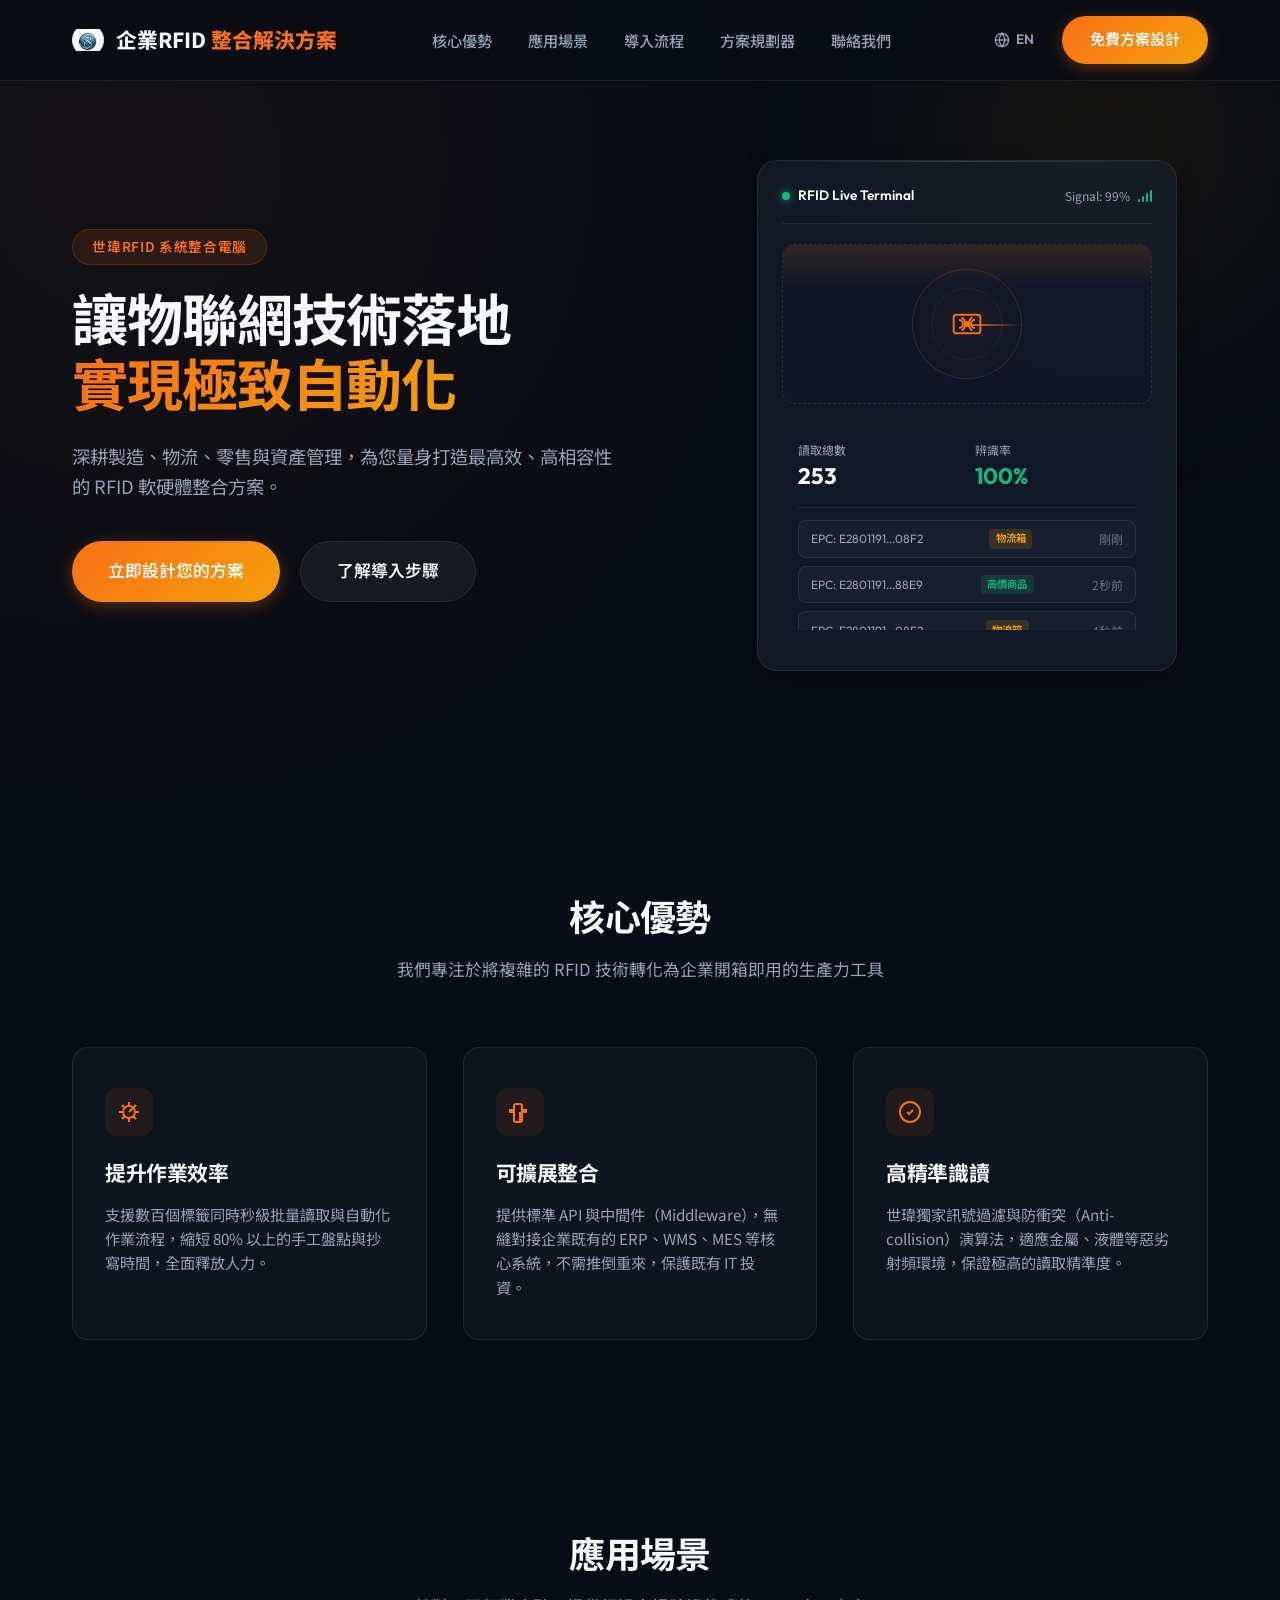
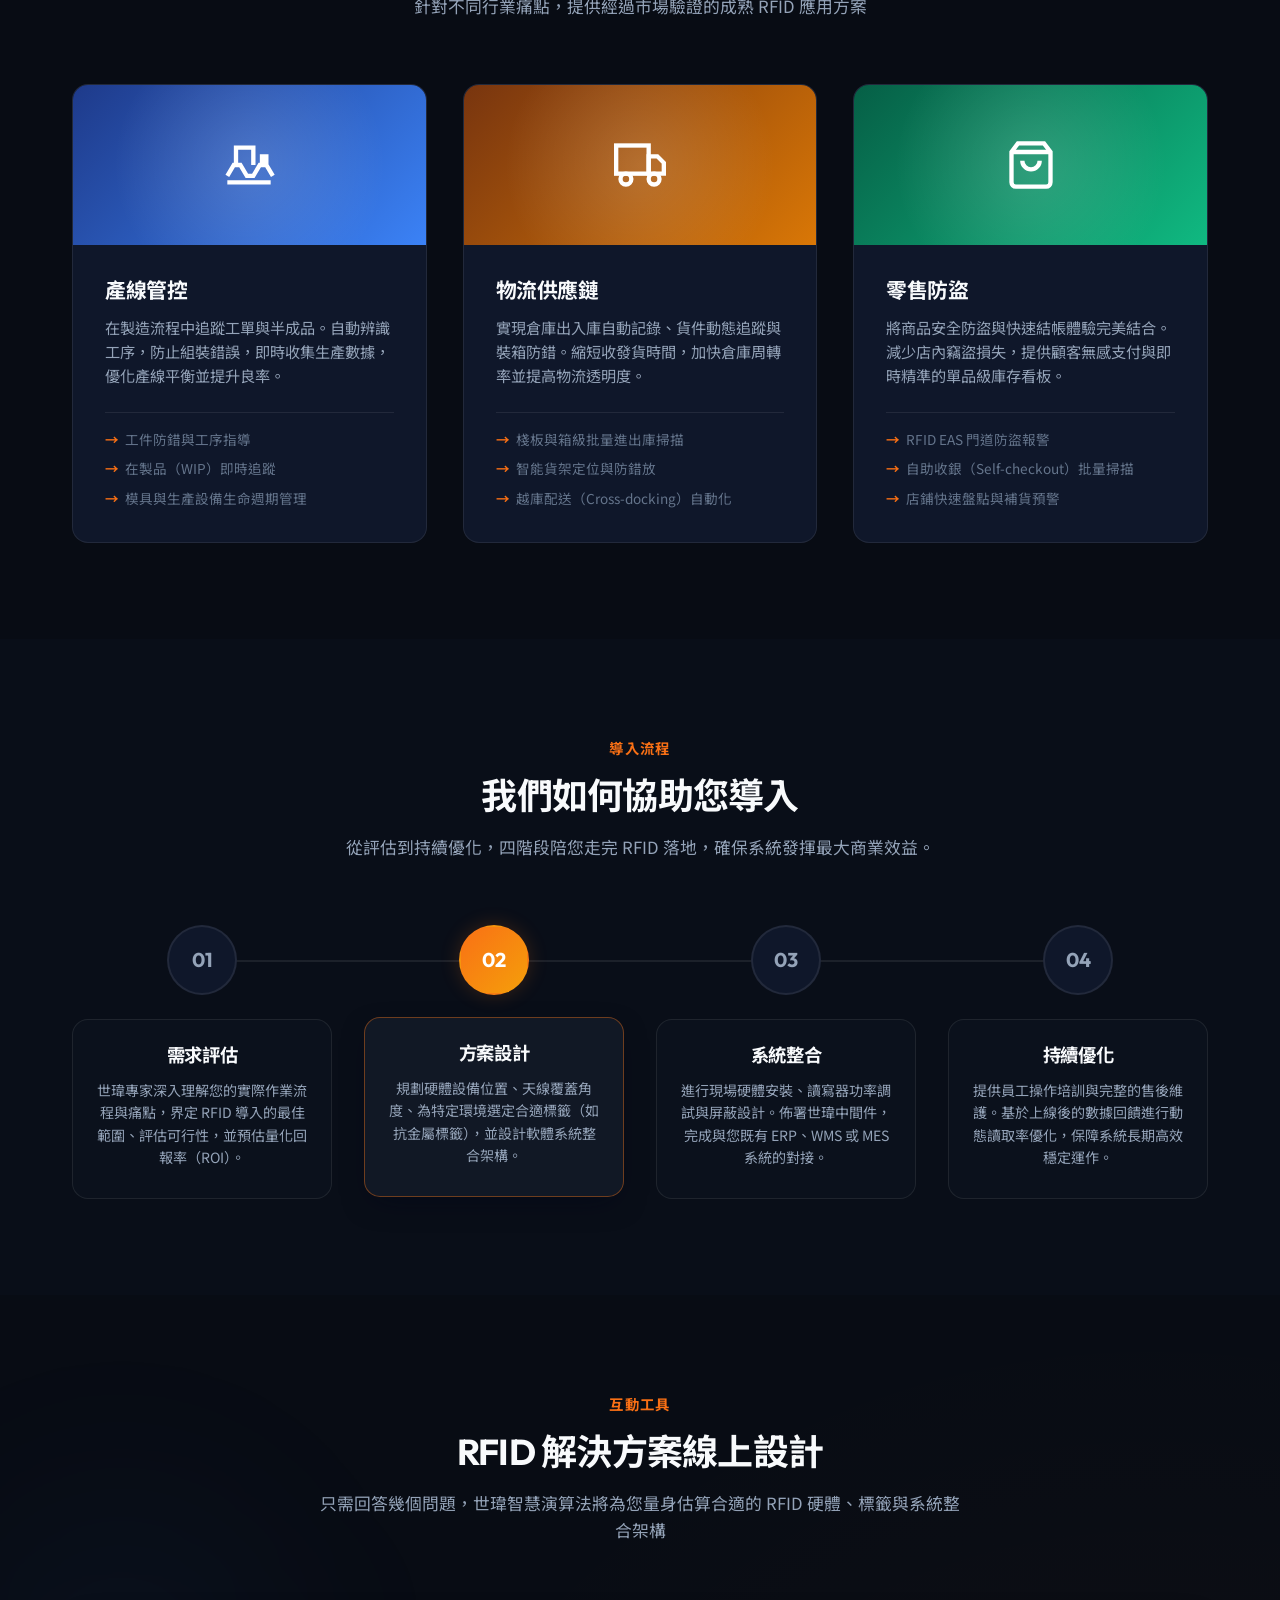
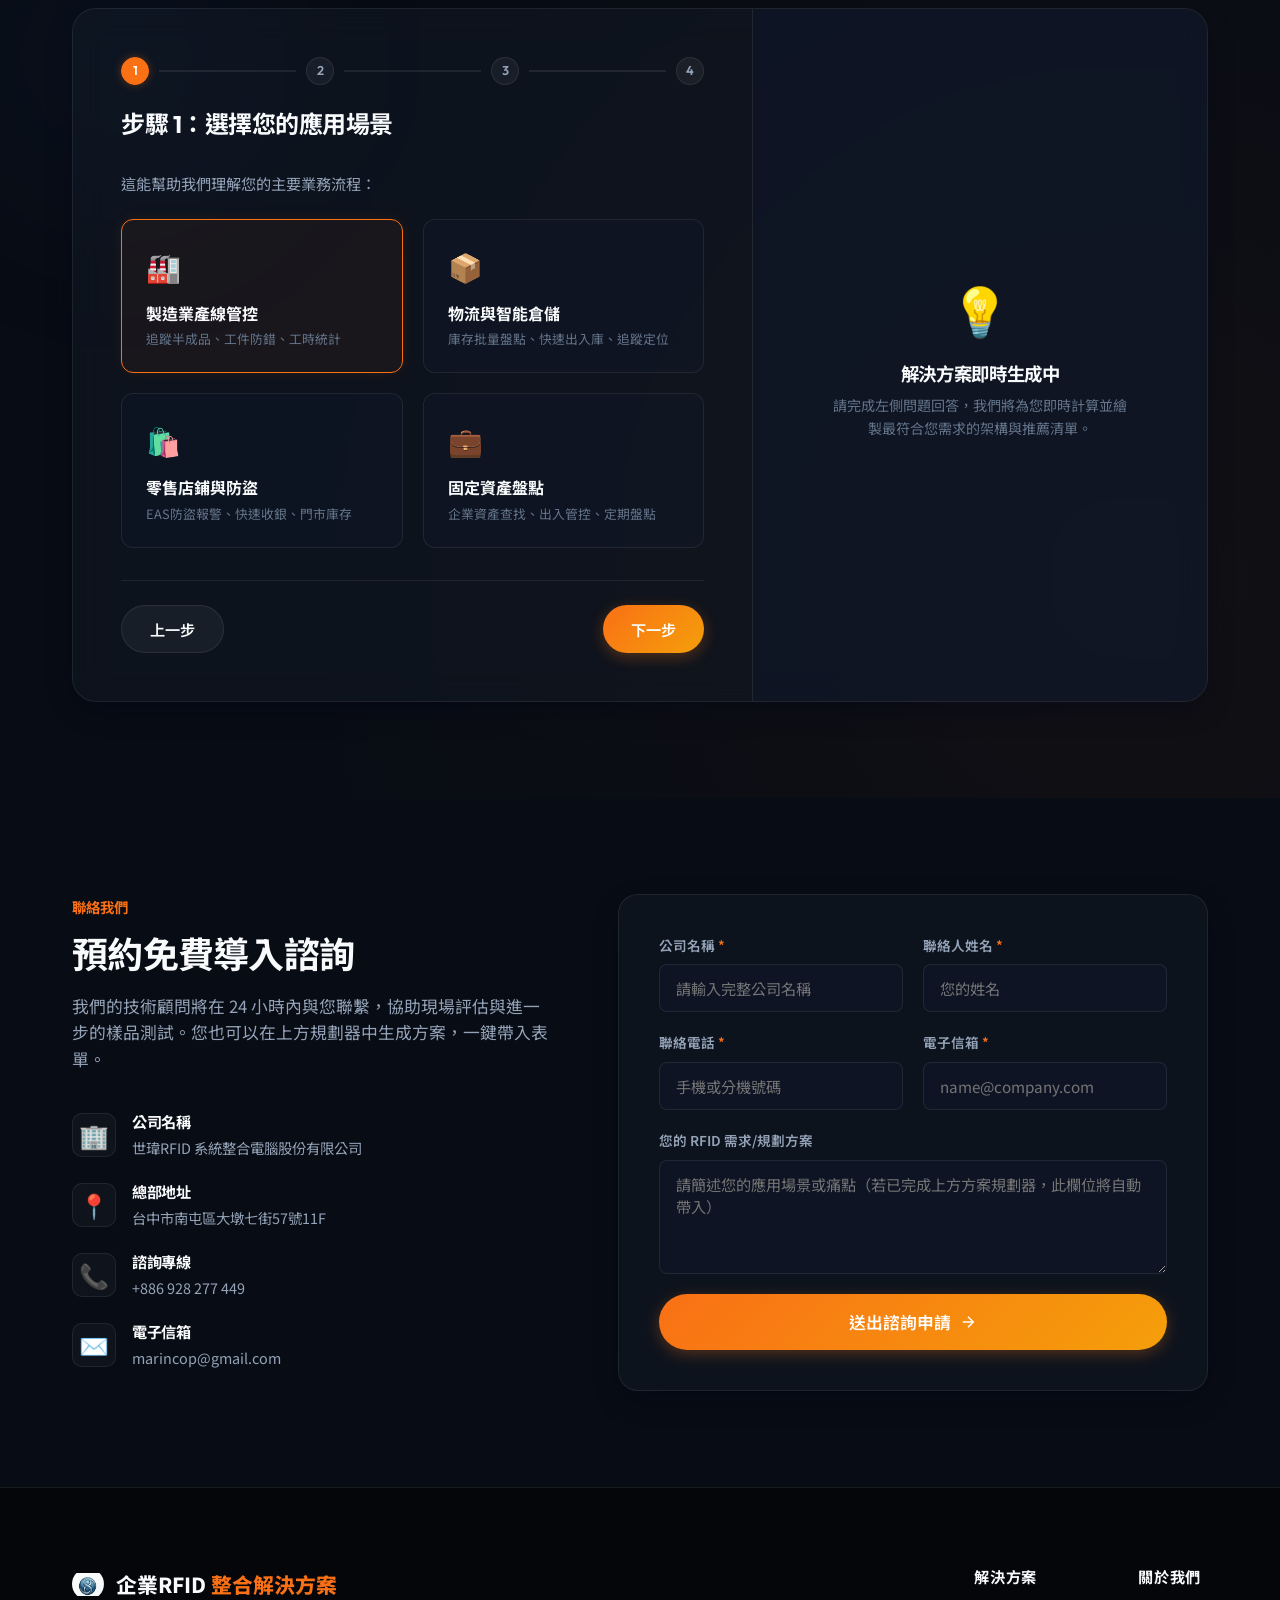
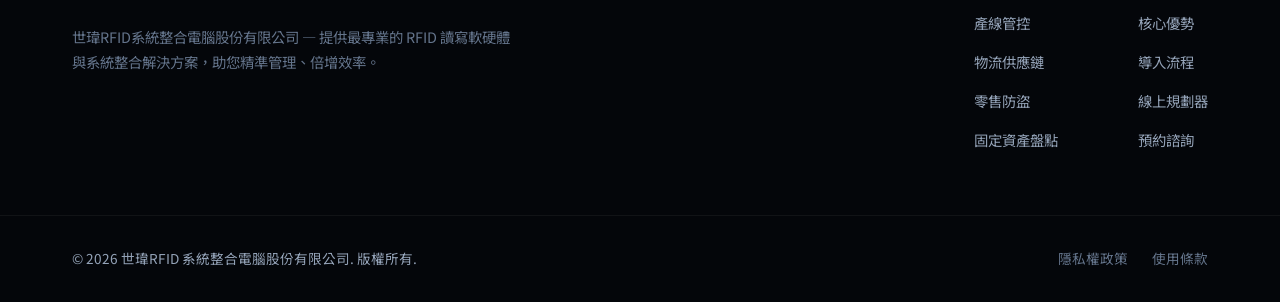
==== commit 8caefc5d: "Add new company logo" ====
--- a/index.html
+++ b/index.html
@@ -21,7 +21,7 @@
     <header class="site-header" id="header">
         <div class="header-container">
             <a href="#" class="logo">
-                <span class="logo-badge">R</span>
+                <img src="logo.png" alt="Shiwei RFID Logo" class="logo-img">
                 <span class="logo-text">企業RFID <span class="logo-highlight">整合解決方案</span></span>
             </a>
             
@@ -627,7 +627,7 @@
         <div class="container footer-container">
             <div class="footer-brand">
                 <a href="#" class="logo footer-logo">
-                    <span class="logo-badge">R</span>
+                    <img src="logo.png" alt="Shiwei RFID Logo" class="logo-img">
                     <span class="logo-text">企業RFID <span class="logo-highlight">整合解決方案</span></span>
                 </a>
                 <p class="footer-slogan">世瑋RFID系統整合電腦股份有限公司 — 提供最專業的 RFID 讀寫軟硬體與系統整合解決方案，助您精準管理、倍增效率。</p>
--- a/style.css
+++ b/style.css
@@ -198,6 +198,13 @@
     font-weight: 800;
     font-size: 1.1rem;
     box-shadow: var(--shadow-glow);
+}
+
+.logo-img {
+    width: 32px;
+    height: 32px;
+    object-fit: contain;
+    border-radius: 50%;
 }
 
 .logo-highlight {
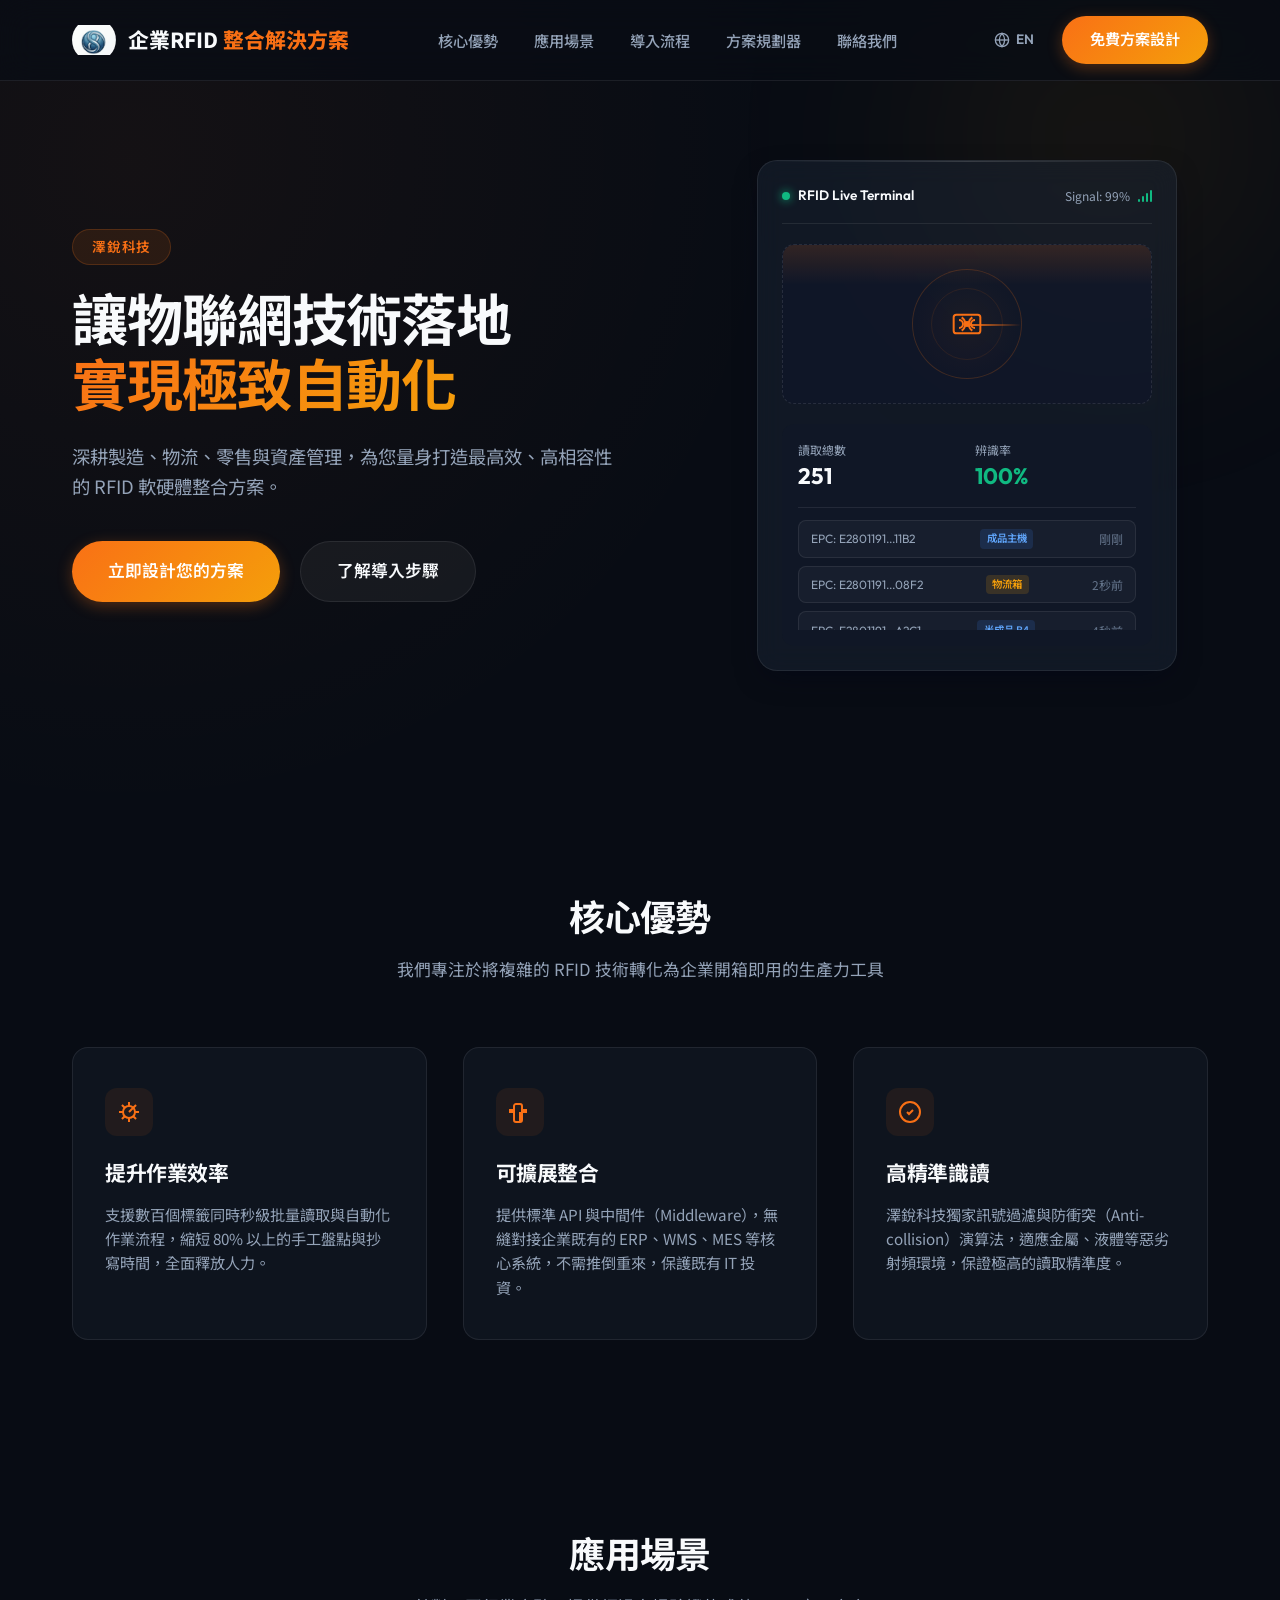
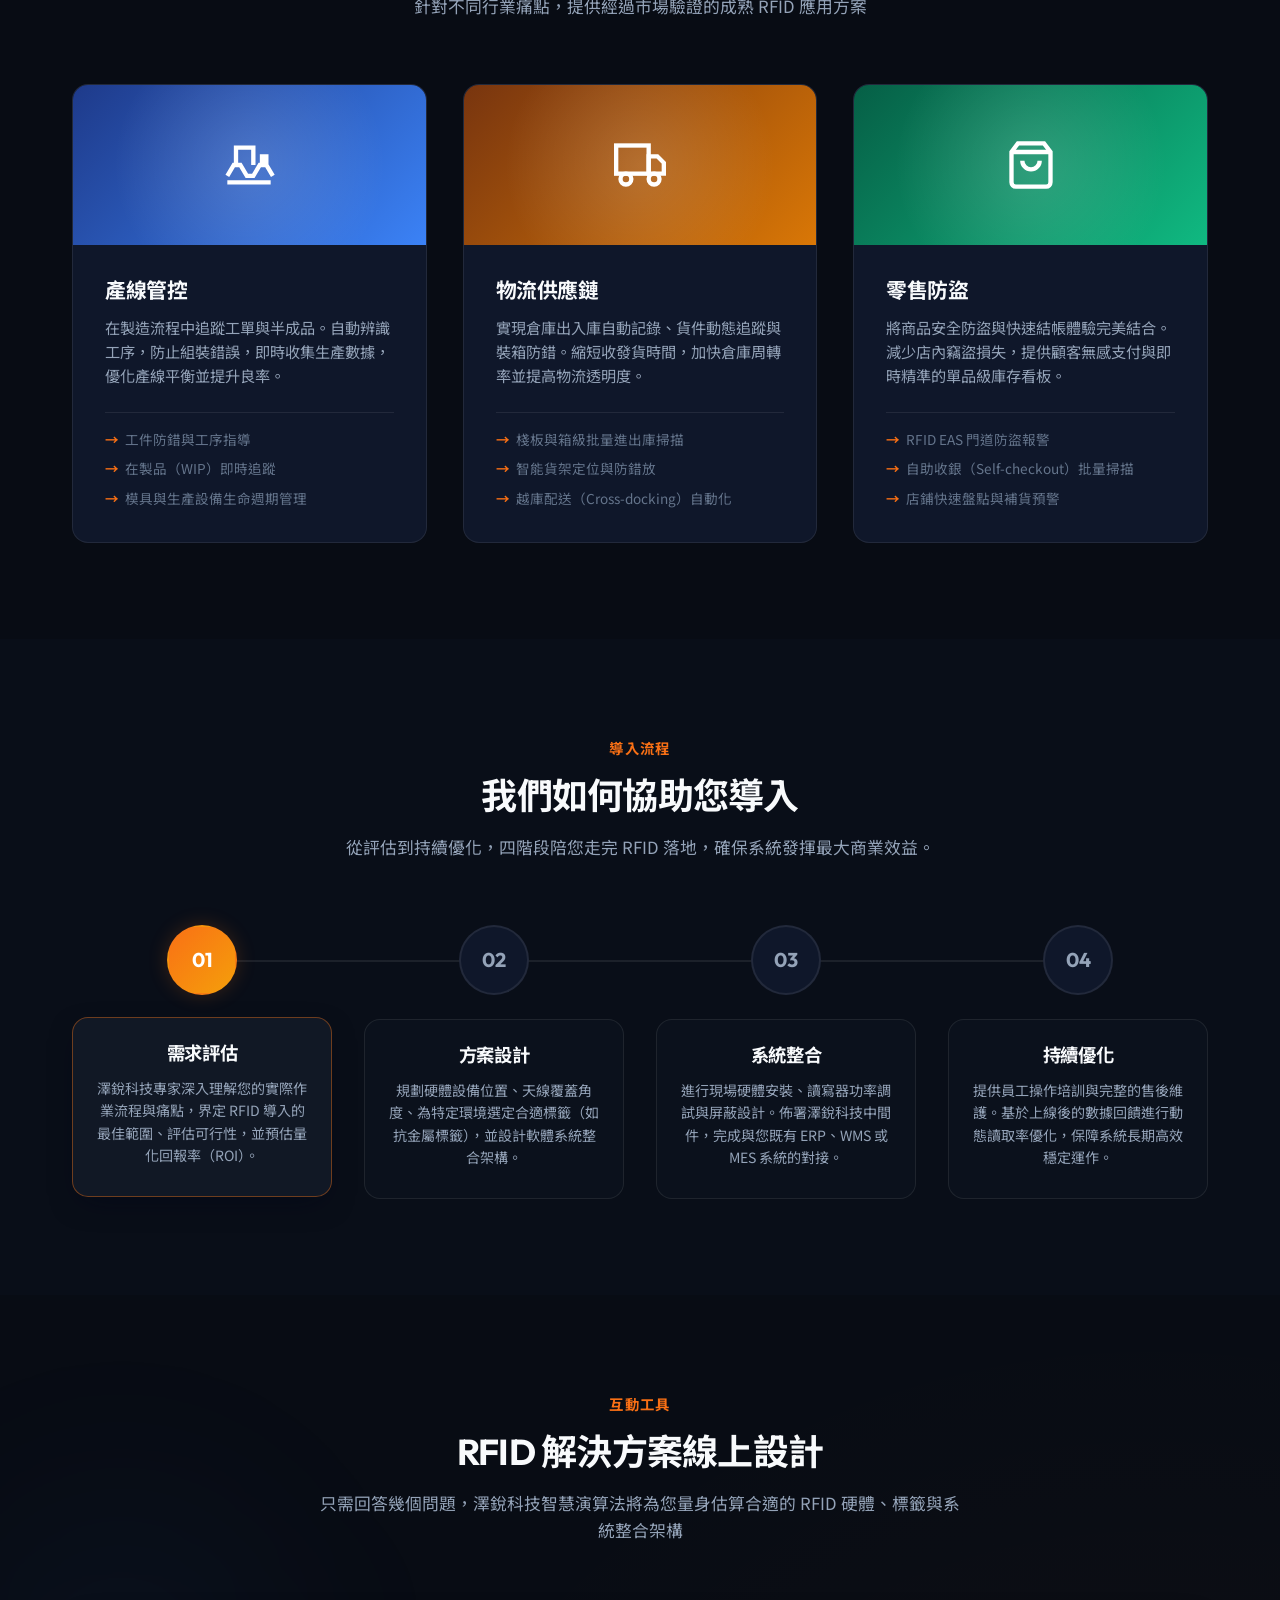
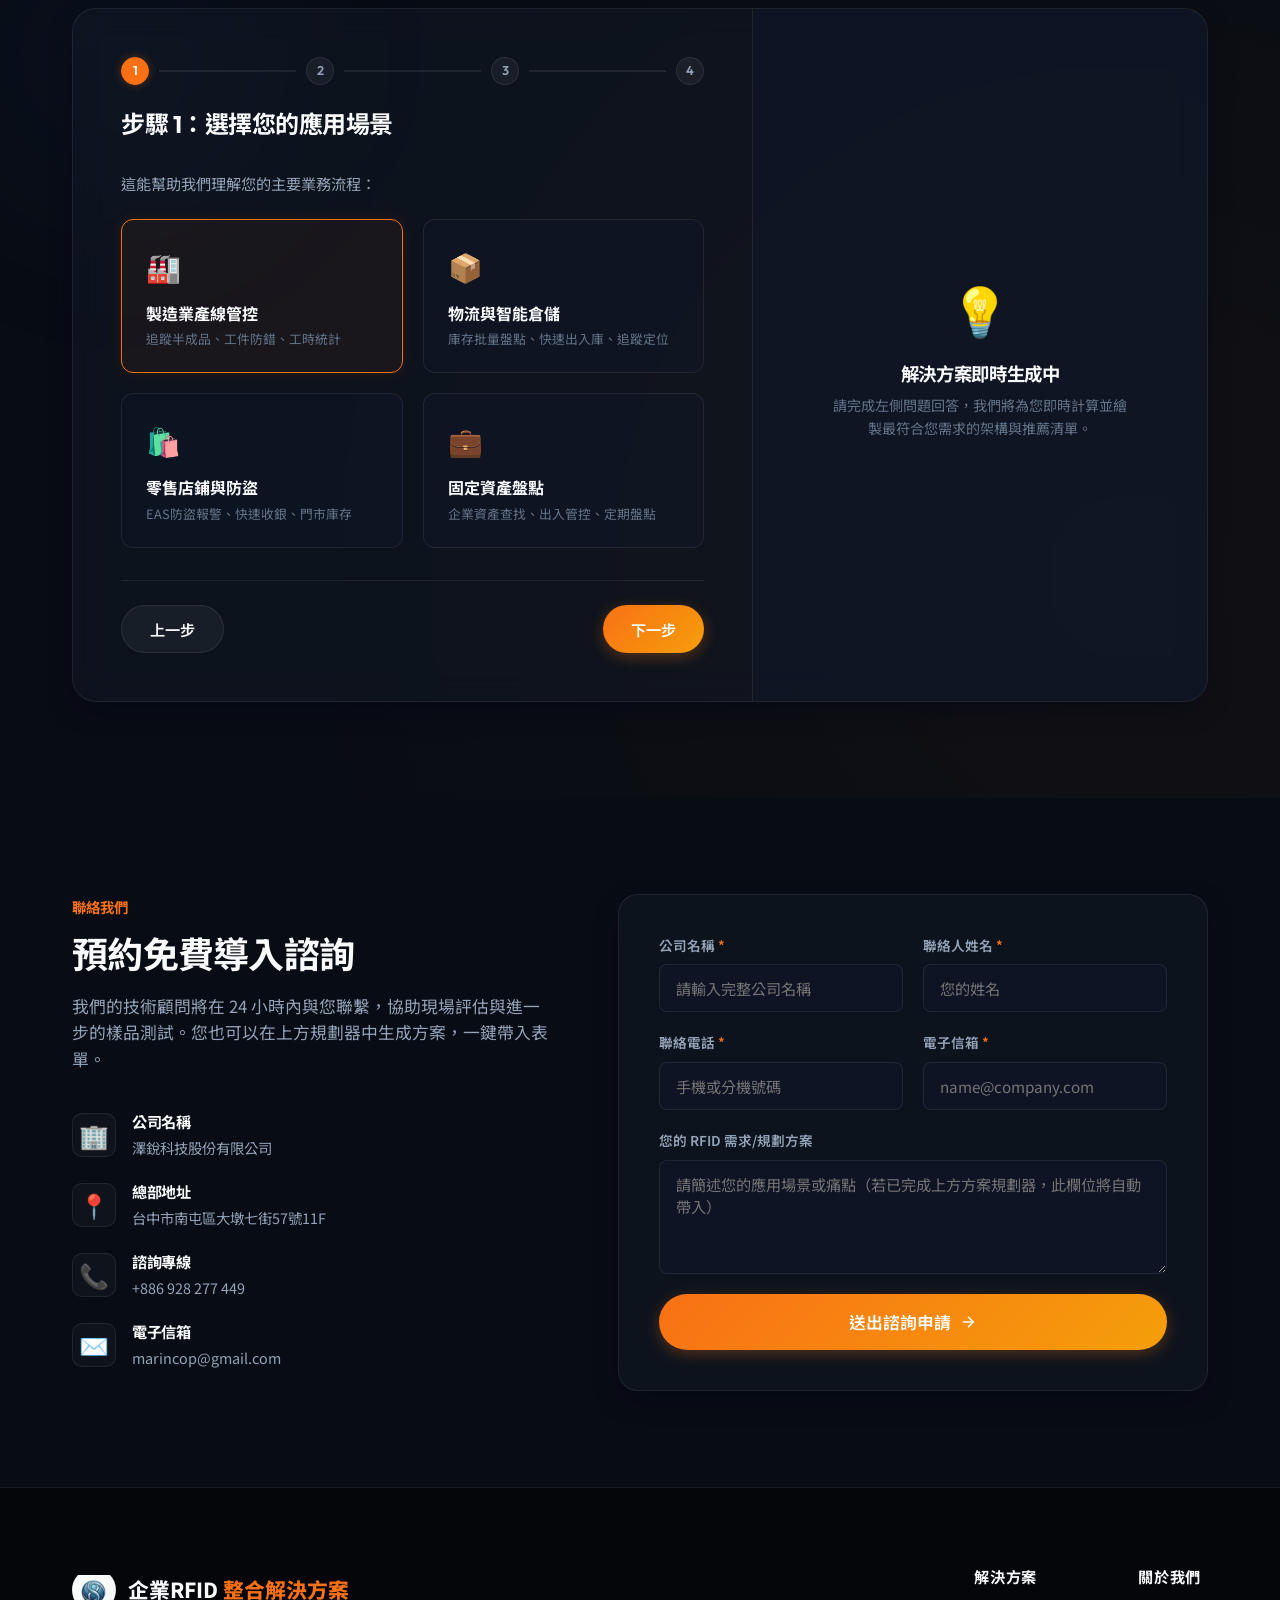
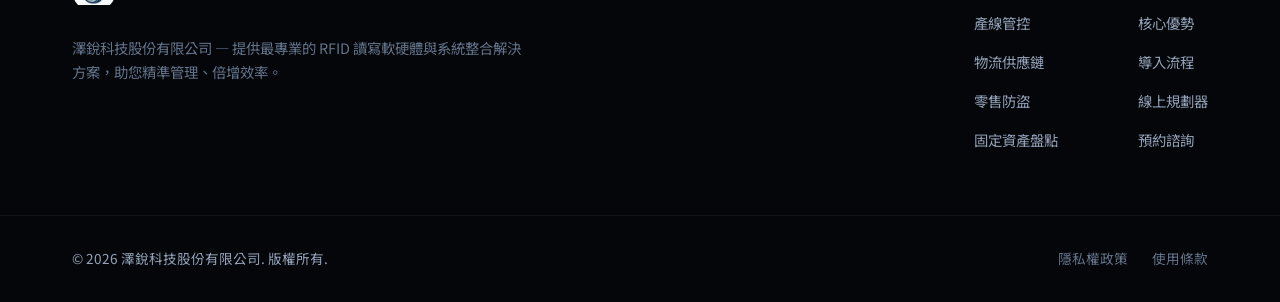
==== commit 8100634d: "Change company name to Zeri/Zerui Technology" ====
--- a/index.html
+++ b/index.html
@@ -3,9 +3,9 @@
 <head>
     <meta charset="UTF-8">
     <meta name="viewport" content="width=device-width, initial-scale=1.0">
-    <title>世瑋RFID 系統整合電腦股份有限公司 | 專屬 RFID 解決方案設計</title>
-    <meta name="description" content="世瑋RFID系統整合電腦股份有限公司，深耕產線管控、物流供應鏈、零售防盜與固定資產管理。提供專業 RFID 標籤選型、硬體建置與 ERP/WMS/MES 系統集成，免費為您量身打造 RFID 智慧化方案。">
-    <meta name="keywords" content="世瑋RFID, RFID系統整合, RFID解決方案, 產線管控, 物流供應鏈, 零售防盜, 標籤選型, RFID讀寫器">
+    <title>澤銳科技股份有限公司 | 專屬 RFID 解決方案設計</title>
+    <meta name="description" content="澤銳科技股份有限公司，深耕產線管控、物流供應鏈、零售防盜與固定資產管理。提供專業 RFID 標籤選型、硬體建置與 ERP/WMS/MES 系統集成，免費為您量身打造 RFID 智慧化方案。">
+    <meta name="keywords" content="澤銳科技, RFID系統整合, RFID解決方案, 產線管控, 物流供應鏈, 零售防盜, 標籤選型, RFID讀寫器">
     
     <!-- Google Fonts: Outfit (English headings) & Noto Sans TC (Traditional Chinese body/headings) -->
     <link rel="preconnect" href="https://fonts.googleapis.com">
@@ -21,7 +21,7 @@
     <header class="site-header" id="header">
         <div class="header-container">
             <a href="#" class="logo">
-                <img src="logo.png" alt="Shiwei RFID Logo" class="logo-img">
+                <img src="logo.png" alt="Zerui RFID Logo" class="logo-img">
                 <span class="logo-text">企業RFID <span class="logo-highlight">整合解決方案</span></span>
             </a>
             
@@ -58,7 +58,7 @@
             <div class="hero-bg-glow"></div>
             <div class="container hero-container">
                 <div class="hero-content">
-                    <div class="hero-badge">世瑋RFID 系統整合電腦</div>
+                    <div class="hero-badge">澤銳科技</div>
                     <h1 class="hero-title">
                         讓物聯網技術落地<br>
                         <span class="gradient-text">實現極致自動化</span>
@@ -186,7 +186,7 @@
                             </svg>
                         </div>
                         <h3 class="advantage-title">高精準識讀</h3>
-                        <p class="advantage-desc">世瑋獨家訊號過濾與防衝突（Anti-collision）演算法，適應金屬、液體等惡劣射頻環境，保證極高的讀取精準度。</p>
+                        <p class="advantage-desc">澤銳科技獨家訊號過濾與防衝突（Anti-collision）演算法，適應金屬、液體等惡劣射頻環境，保證極高的讀取精準度。</p>
                     </div>
                 </div>
             </div>
@@ -282,7 +282,7 @@
                         <div class="step-num">01</div>
                         <div class="step-card">
                             <h3 class="step-title">需求評估</h3>
-                            <p class="step-desc">世瑋專家深入理解您的實際作業流程與痛點，界定 RFID 導入的最佳範圍、評估可行性，並預估量化回報率（ROI）。</p>
+                            <p class="step-desc">澤銳科技專家深入理解您的實際作業流程與痛點，界定 RFID 導入的最佳範圍、評估可行性，並預估量化回報率（ROI）。</p>
                         </div>
                     </div>
 
@@ -298,7 +298,7 @@
                         <div class="step-num">03</div>
                         <div class="step-card">
                             <h3 class="step-title">系統整合</h3>
-                            <p class="step-desc">進行現場硬體安裝、讀寫器功率調試與屏蔽設計。佈署世瑋中間件，完成與您既有 ERP、WMS 或 MES 系統的對接。</p>
+                            <p class="step-desc">進行現場硬體安裝、讀寫器功率調試與屏蔽設計。佈署澤銳科技中間件，完成與您既有 ERP、WMS 或 MES 系統的對接。</p>
                         </div>
                     </div>
 
@@ -321,7 +321,7 @@
                 <div class="section-header">
                     <span class="section-badge">互動工具</span>
                     <h2 class="section-title">RFID 解決方案線上設計</h2>
-                    <p class="section-subtitle">只需回答幾個問題，世瑋智慧演算法將為您量身估算合適的 RFID 硬體、標籤與系統整合架構</p>
+                    <p class="section-subtitle">只需回答幾個問題，澤銳科技智慧演算法將為您量身估算合適的 RFID 硬體、標籤與系統整合架構</p>
                 </div>
 
                 <div class="designer-box">
@@ -483,7 +483,7 @@
                                         <div class="option-content">
                                             <span class="option-icon">📱</span>
                                             <span class="option-label">無既有系統 / 獨立運作</span>
-                                            <span class="option-sub">希望能使用世瑋提供的一站式獨立管理軟體</span>
+                                            <span class="option-sub">希望能使用澤銳科技提供的一站式獨立管理軟體</span>
                                         </div>
                                     </label>
                                 </div>
@@ -553,7 +553,7 @@
                             <span class="detail-icon">🏢</span>
                             <div>
                                 <h5>公司名稱</h5>
-                                <p>世瑋RFID 系統整合電腦股份有限公司</p>
+                                <p>澤銳科技股份有限公司</p>
                             </div>
                         </div>
                         <div class="detail-item">
@@ -627,10 +627,10 @@
         <div class="container footer-container">
             <div class="footer-brand">
                 <a href="#" class="logo footer-logo">
-                    <img src="logo.png" alt="Shiwei RFID Logo" class="logo-img">
+                    <img src="logo.png" alt="Zerui RFID Logo" class="logo-img">
                     <span class="logo-text">企業RFID <span class="logo-highlight">整合解決方案</span></span>
                 </a>
-                <p class="footer-slogan">世瑋RFID系統整合電腦股份有限公司 — 提供最專業的 RFID 讀寫軟硬體與系統整合解決方案，助您精準管理、倍增效率。</p>
+                <p class="footer-slogan">澤銳科技股份有限公司 — 提供最專業的 RFID 讀寫軟硬體與系統整合解決方案，助您精準管理、倍增效率。</p>
             </div>
             
             <div class="footer-links-group">
@@ -653,7 +653,7 @@
         </div>
         <div class="footer-bottom">
             <div class="container footer-bottom-container">
-                <p>&copy; 2026 世瑋RFID 系統整合電腦股份有限公司. 版權所有.</p>
+                <p>&copy; 2026 澤銳科技股份有限公司. 版權所有.</p>
                 <div class="footer-legal">
                     <a href="#">隱私權政策</a>
                     <a href="#">使用條款</a>
--- a/style.css
+++ b/style.css
@@ -201,8 +201,8 @@
 }
 
 .logo-img {
-    width: 32px;
-    height: 32px;
+    width: 44px;
+    height: 44px;
     object-fit: contain;
     border-radius: 50%;
 }
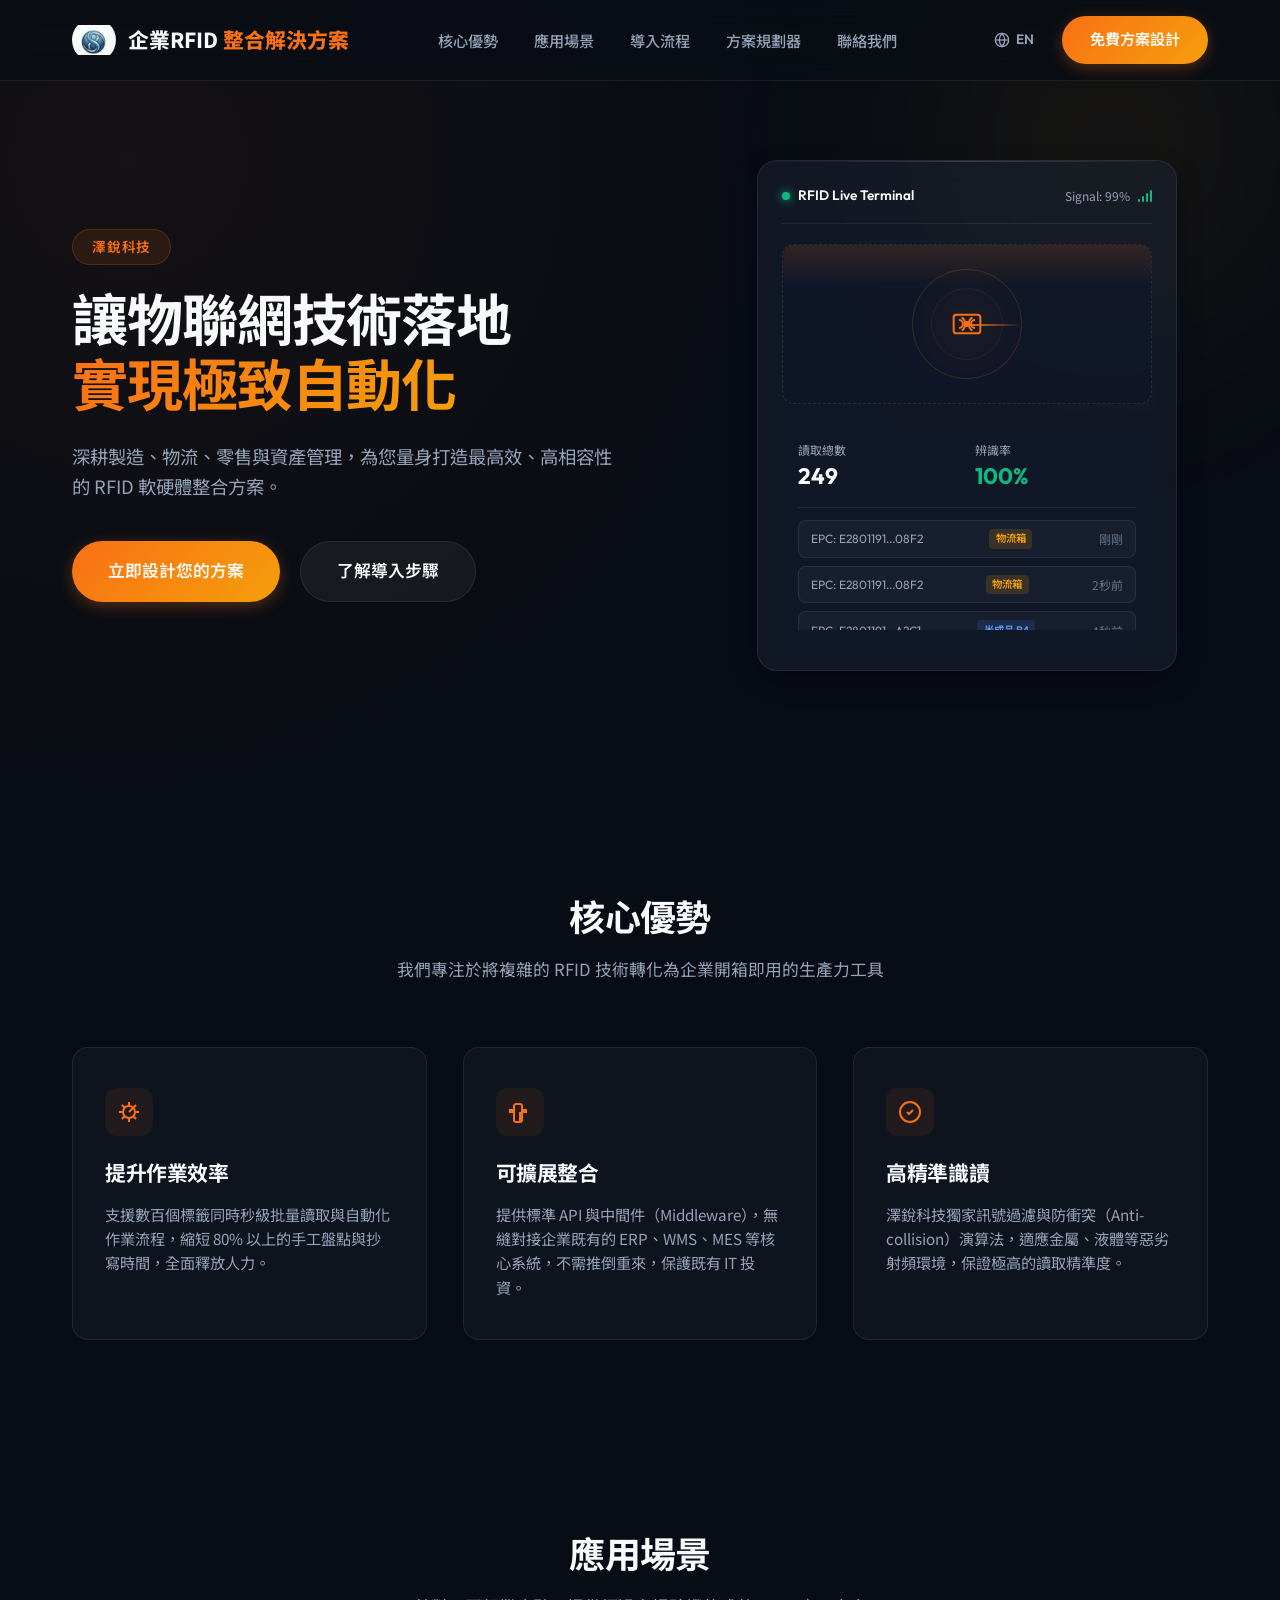
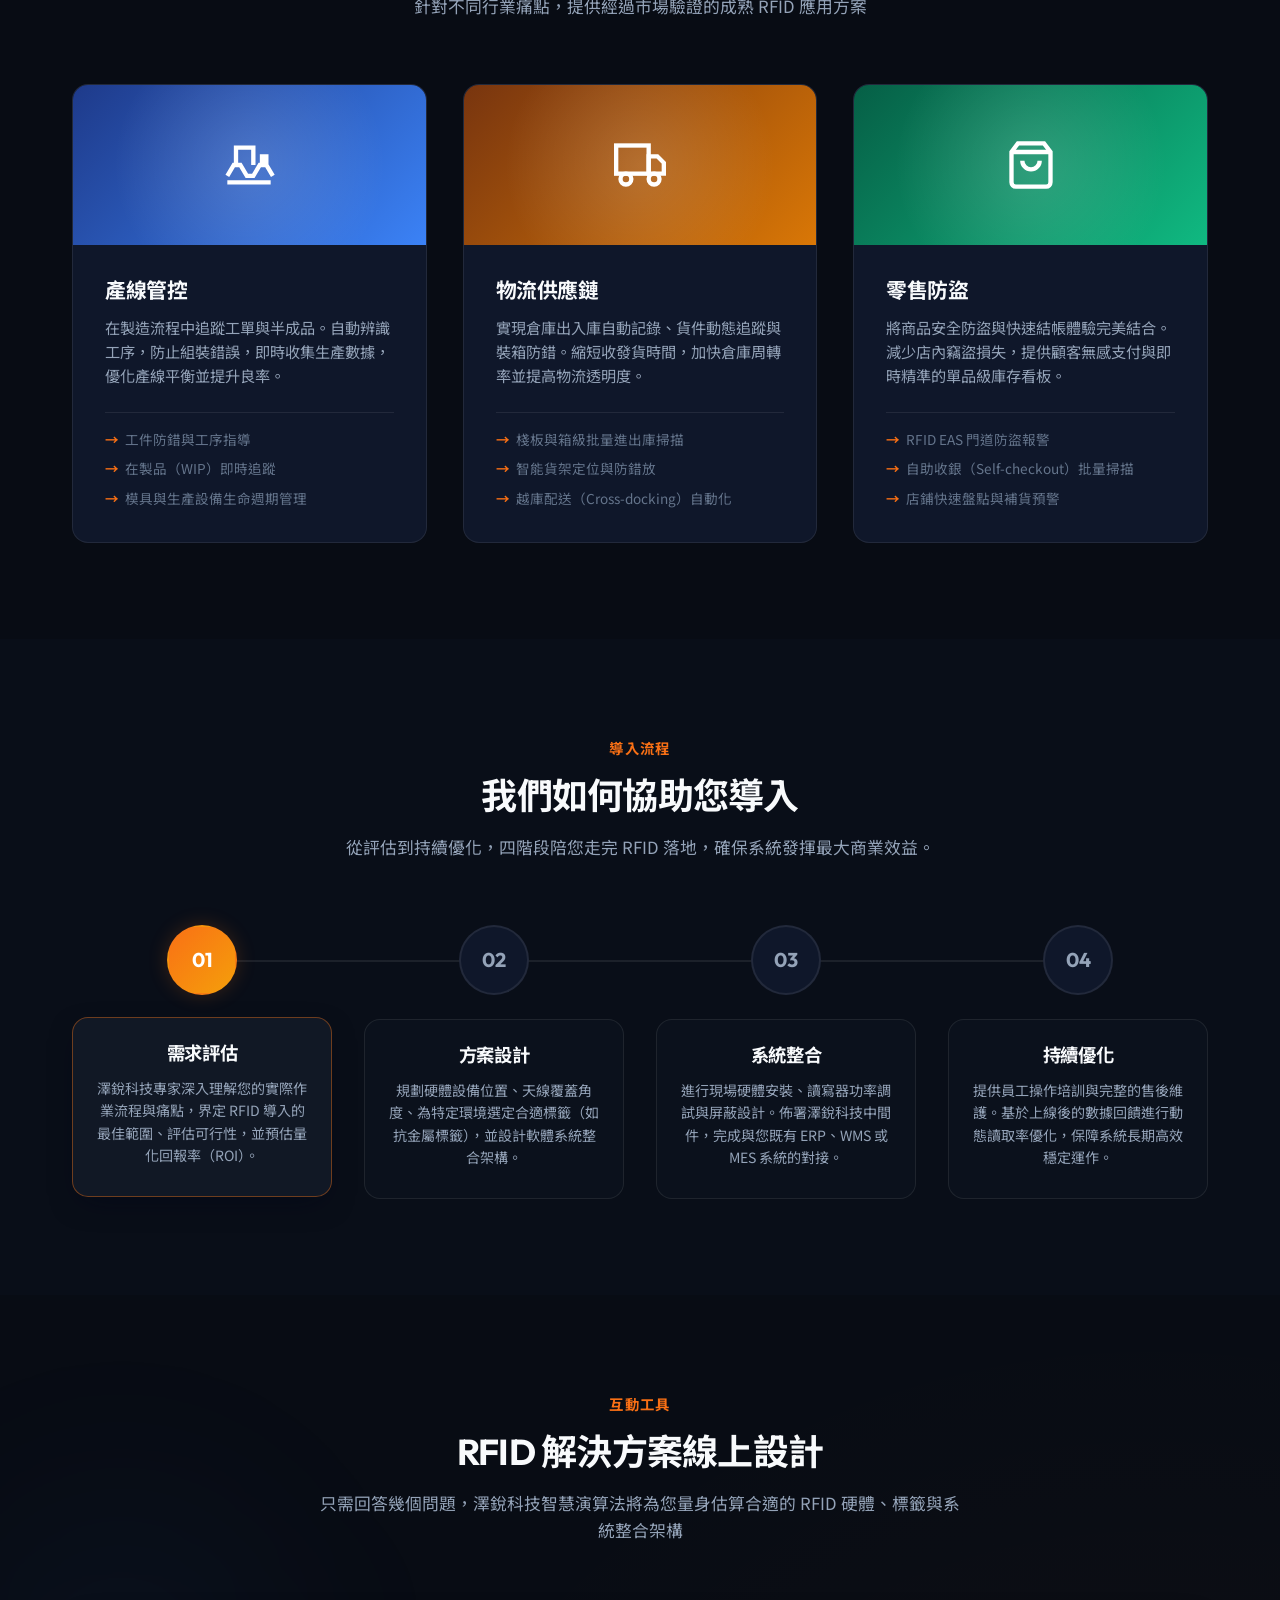
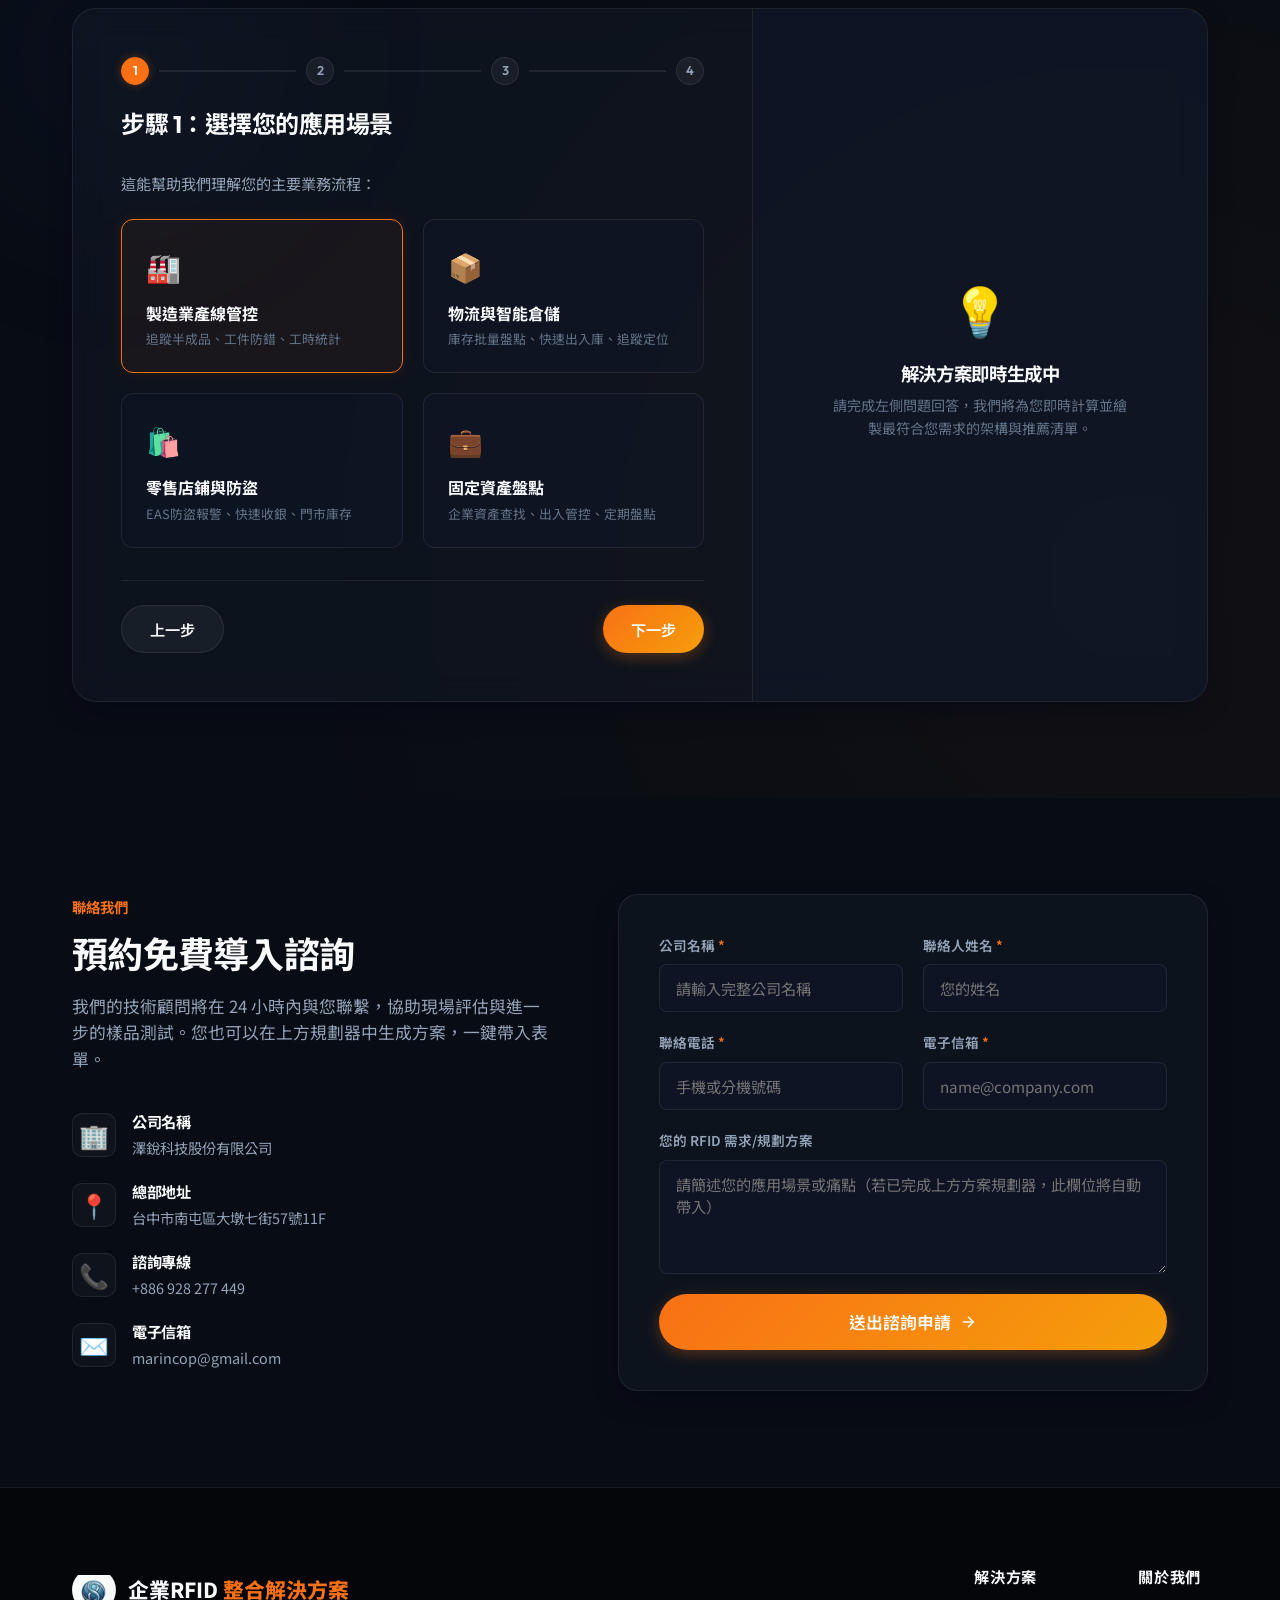
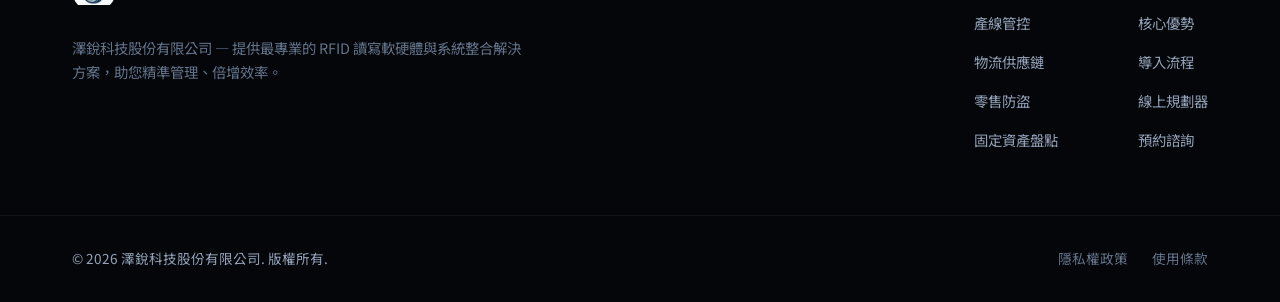
==== commit e2cbb522: "Change English company name to Apex Flow Tech" ====
--- a/index.html
+++ b/index.html
@@ -21,7 +21,7 @@
     <header class="site-header" id="header">
         <div class="header-container">
             <a href="#" class="logo">
-                <img src="logo.png" alt="Zerui RFID Logo" class="logo-img">
+                <img src="logo.png" alt="Apex Flow Tech Logo" class="logo-img">
                 <span class="logo-text">企業RFID <span class="logo-highlight">整合解決方案</span></span>
             </a>
             
@@ -627,7 +627,7 @@
         <div class="container footer-container">
             <div class="footer-brand">
                 <a href="#" class="logo footer-logo">
-                    <img src="logo.png" alt="Zerui RFID Logo" class="logo-img">
+                    <img src="logo.png" alt="Apex Flow Tech Logo" class="logo-img">
                     <span class="logo-text">企業RFID <span class="logo-highlight">整合解決方案</span></span>
                 </a>
                 <p class="footer-slogan">澤銳科技股份有限公司 — 提供最專業的 RFID 讀寫軟硬體與系統整合解決方案，助您精準管理、倍增效率。</p>
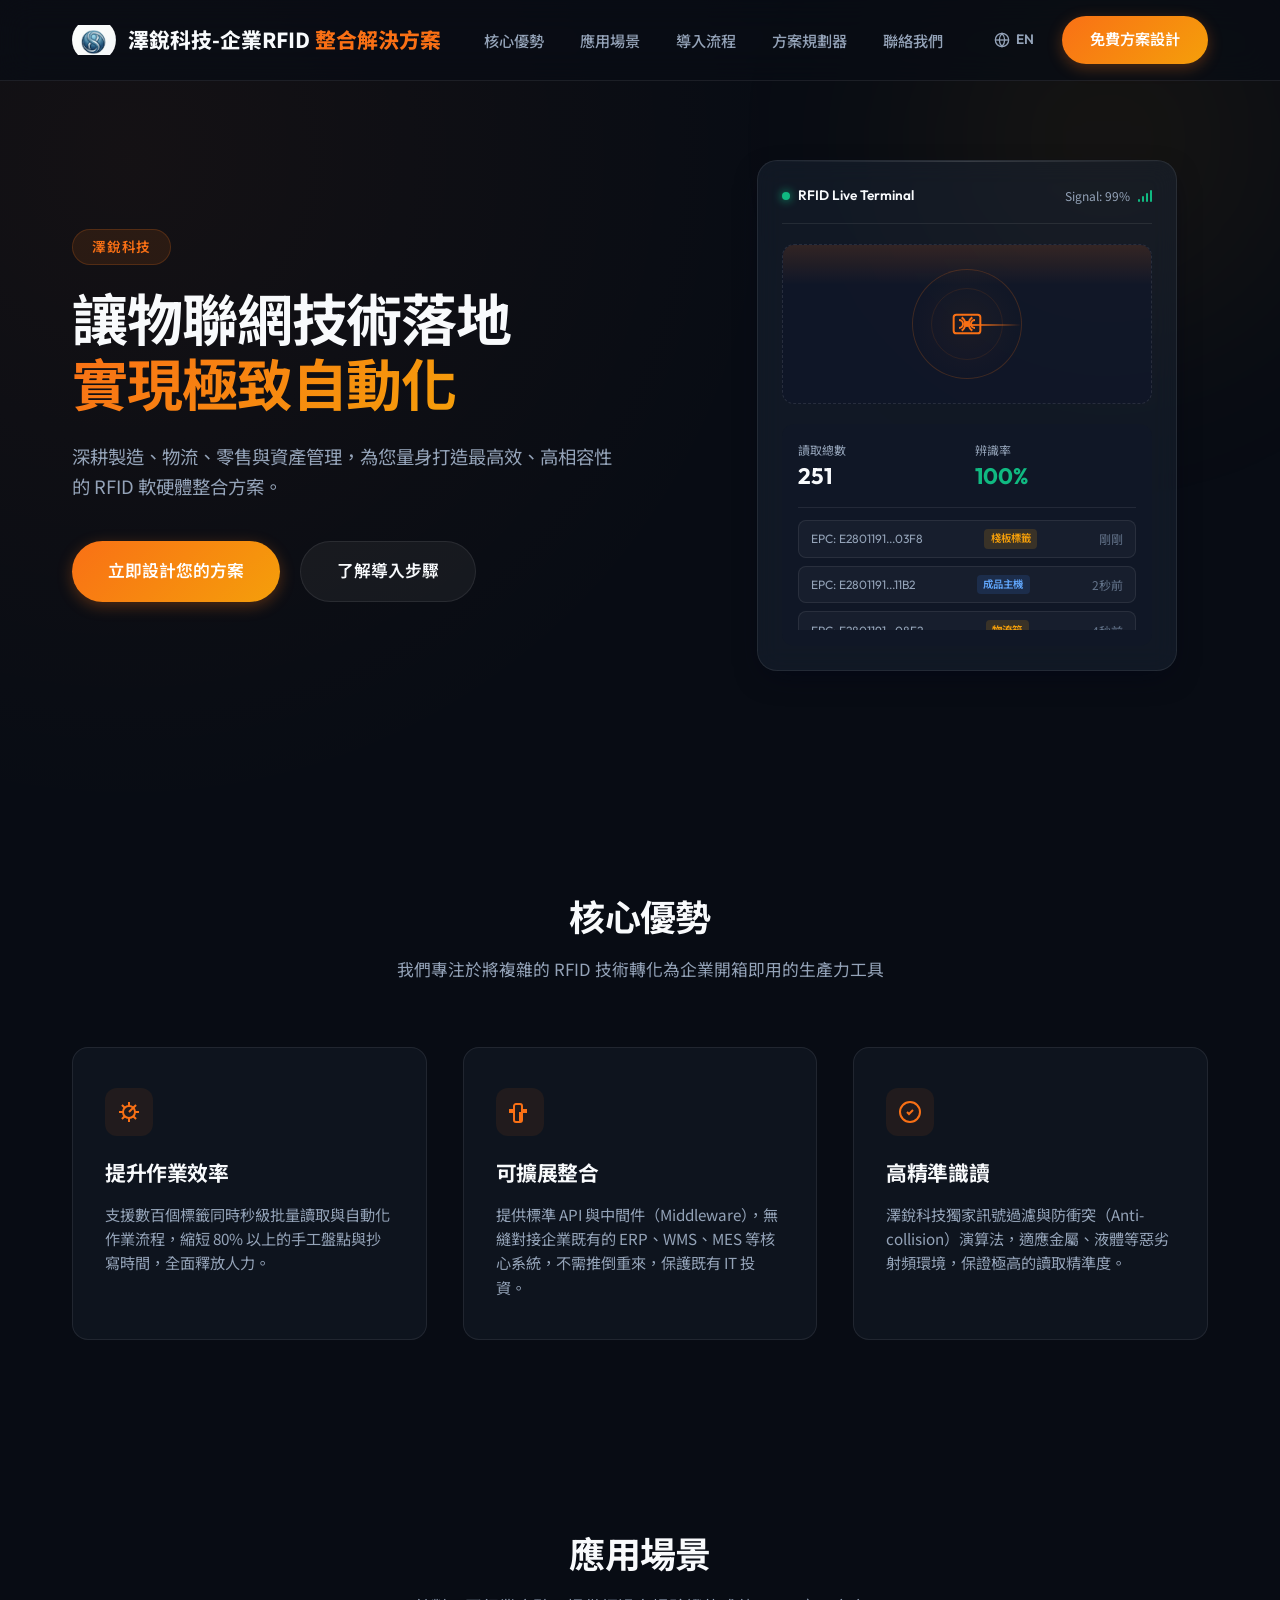
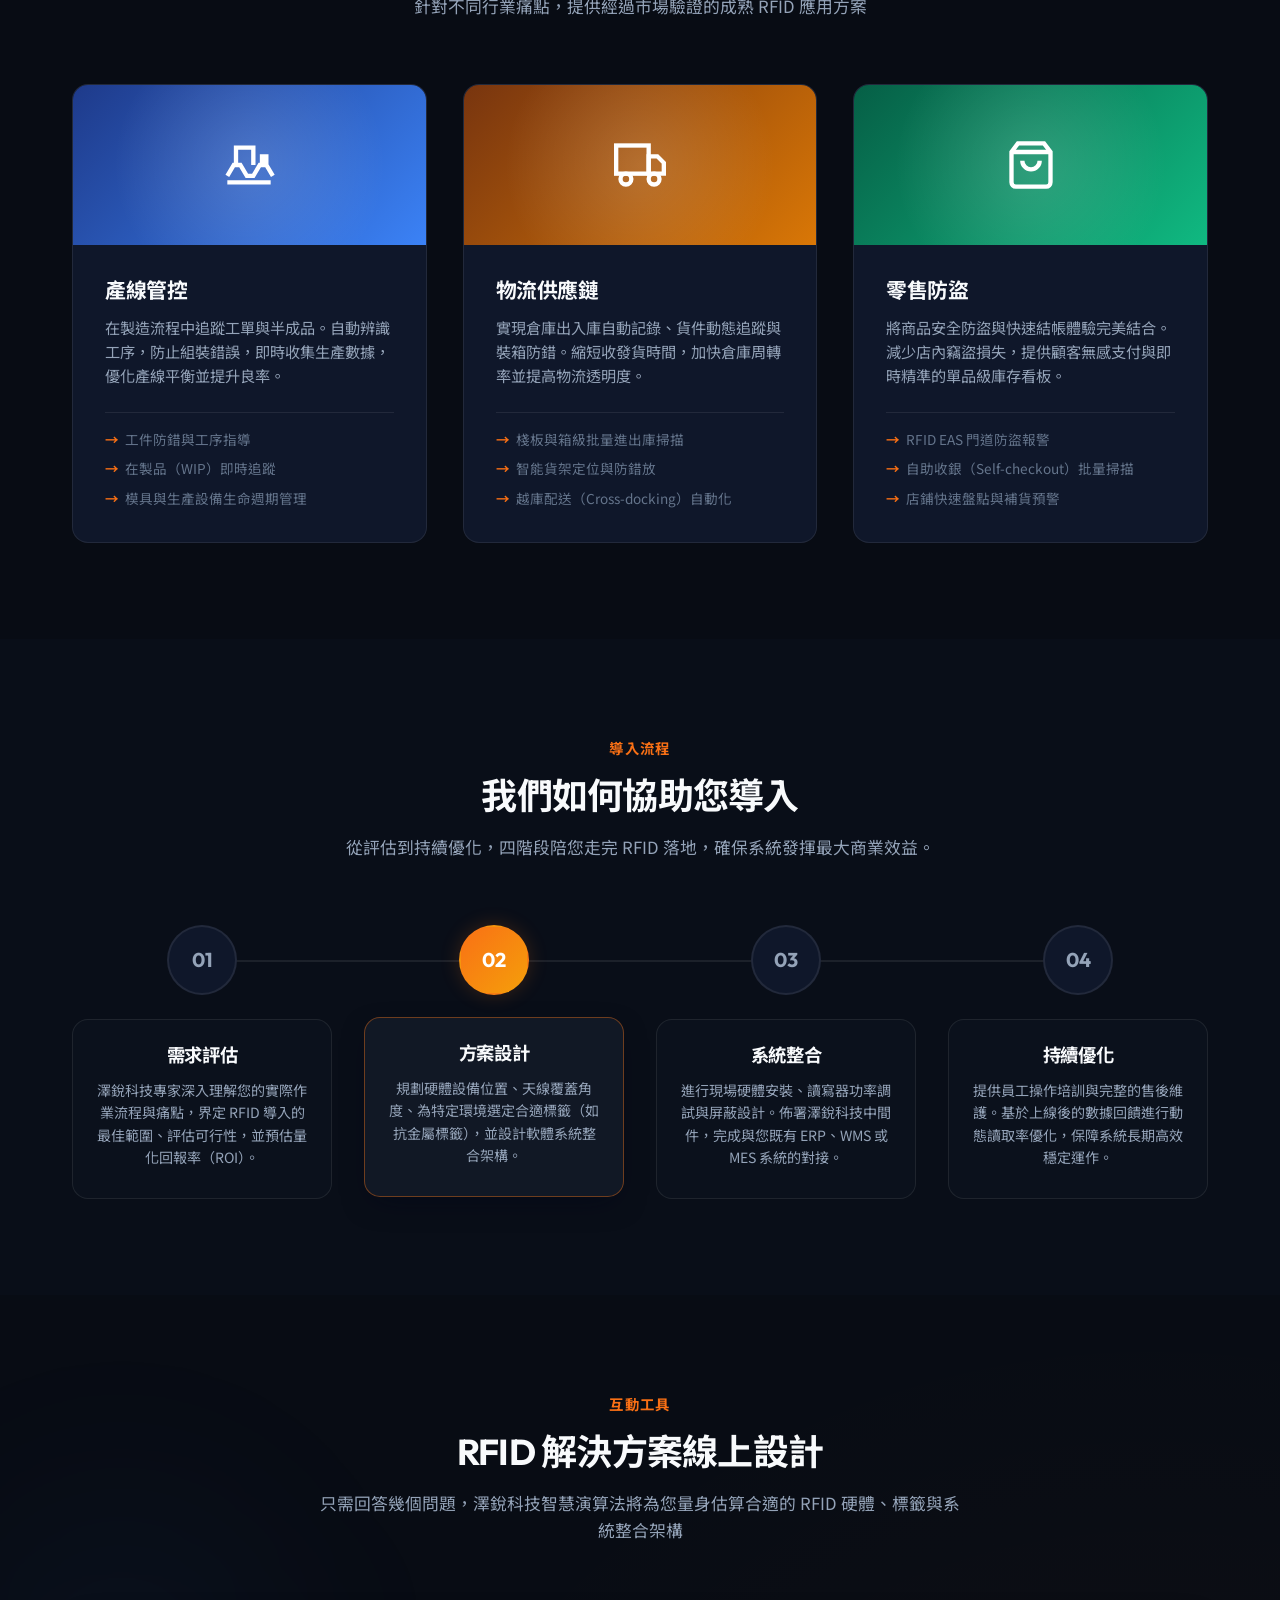
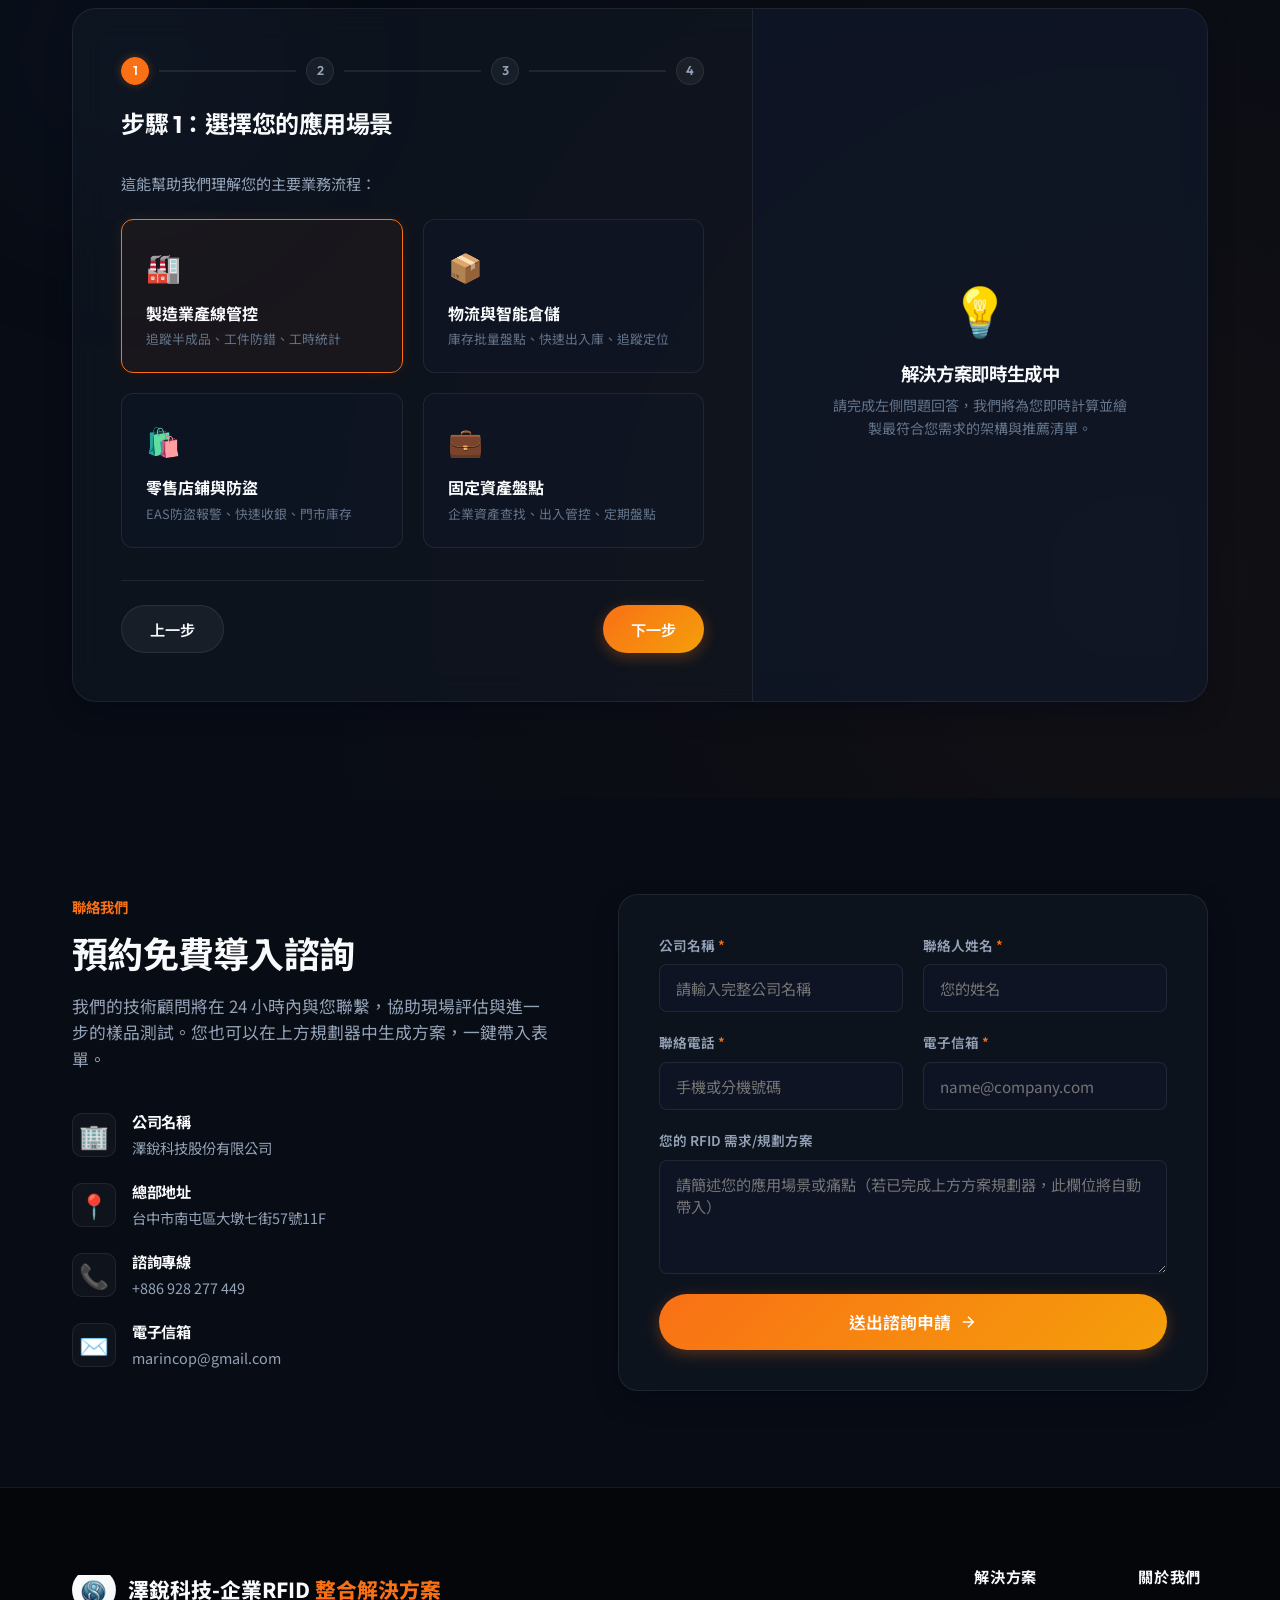
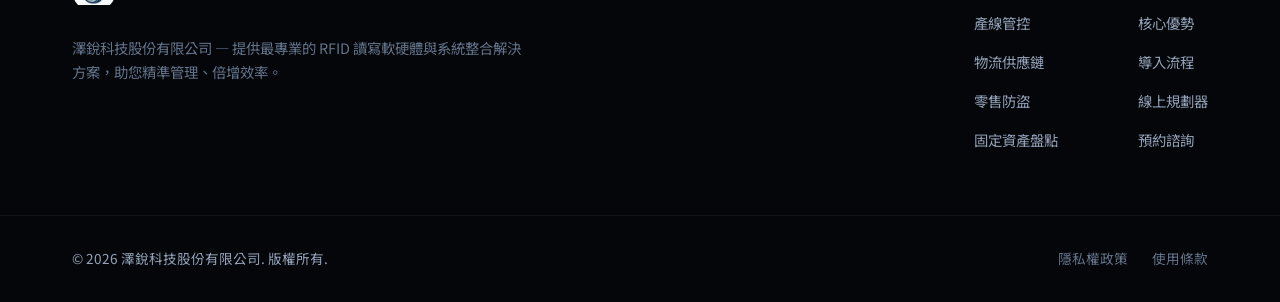
==== commit ca6c5537: "Update logo brand title to include Zerui prefix" ====
--- a/index.html
+++ b/index.html
@@ -22,7 +22,7 @@
         <div class="header-container">
             <a href="#" class="logo">
                 <img src="logo.png" alt="Apex Flow Tech Logo" class="logo-img">
-                <span class="logo-text">企業RFID <span class="logo-highlight">整合解決方案</span></span>
+                <span class="logo-text">澤銳科技-企業RFID <span class="logo-highlight">整合解決方案</span></span>
             </a>
             
             <nav class="nav-menu" id="navMenu">
@@ -628,7 +628,7 @@
             <div class="footer-brand">
                 <a href="#" class="logo footer-logo">
                     <img src="logo.png" alt="Apex Flow Tech Logo" class="logo-img">
-                    <span class="logo-text">企業RFID <span class="logo-highlight">整合解決方案</span></span>
+                    <span class="logo-text">澤銳科技-企業RFID <span class="logo-highlight">整合解決方案</span></span>
                 </a>
                 <p class="footer-slogan">澤銳科技股份有限公司 — 提供最專業的 RFID 讀寫軟硬體與系統整合解決方案，助您精準管理、倍增效率。</p>
             </div>
--- a/style.css
+++ b/style.css
@@ -1,5 +1,5 @@
 /* 
-   企業RFID 整合解決方案 - Brand Style Sheet 
+   澤銳科技-企業RFID 整合解決方案 - Brand Style Sheet 
    Tech Slate Theme with Vibrant Orange Accents
 */
 
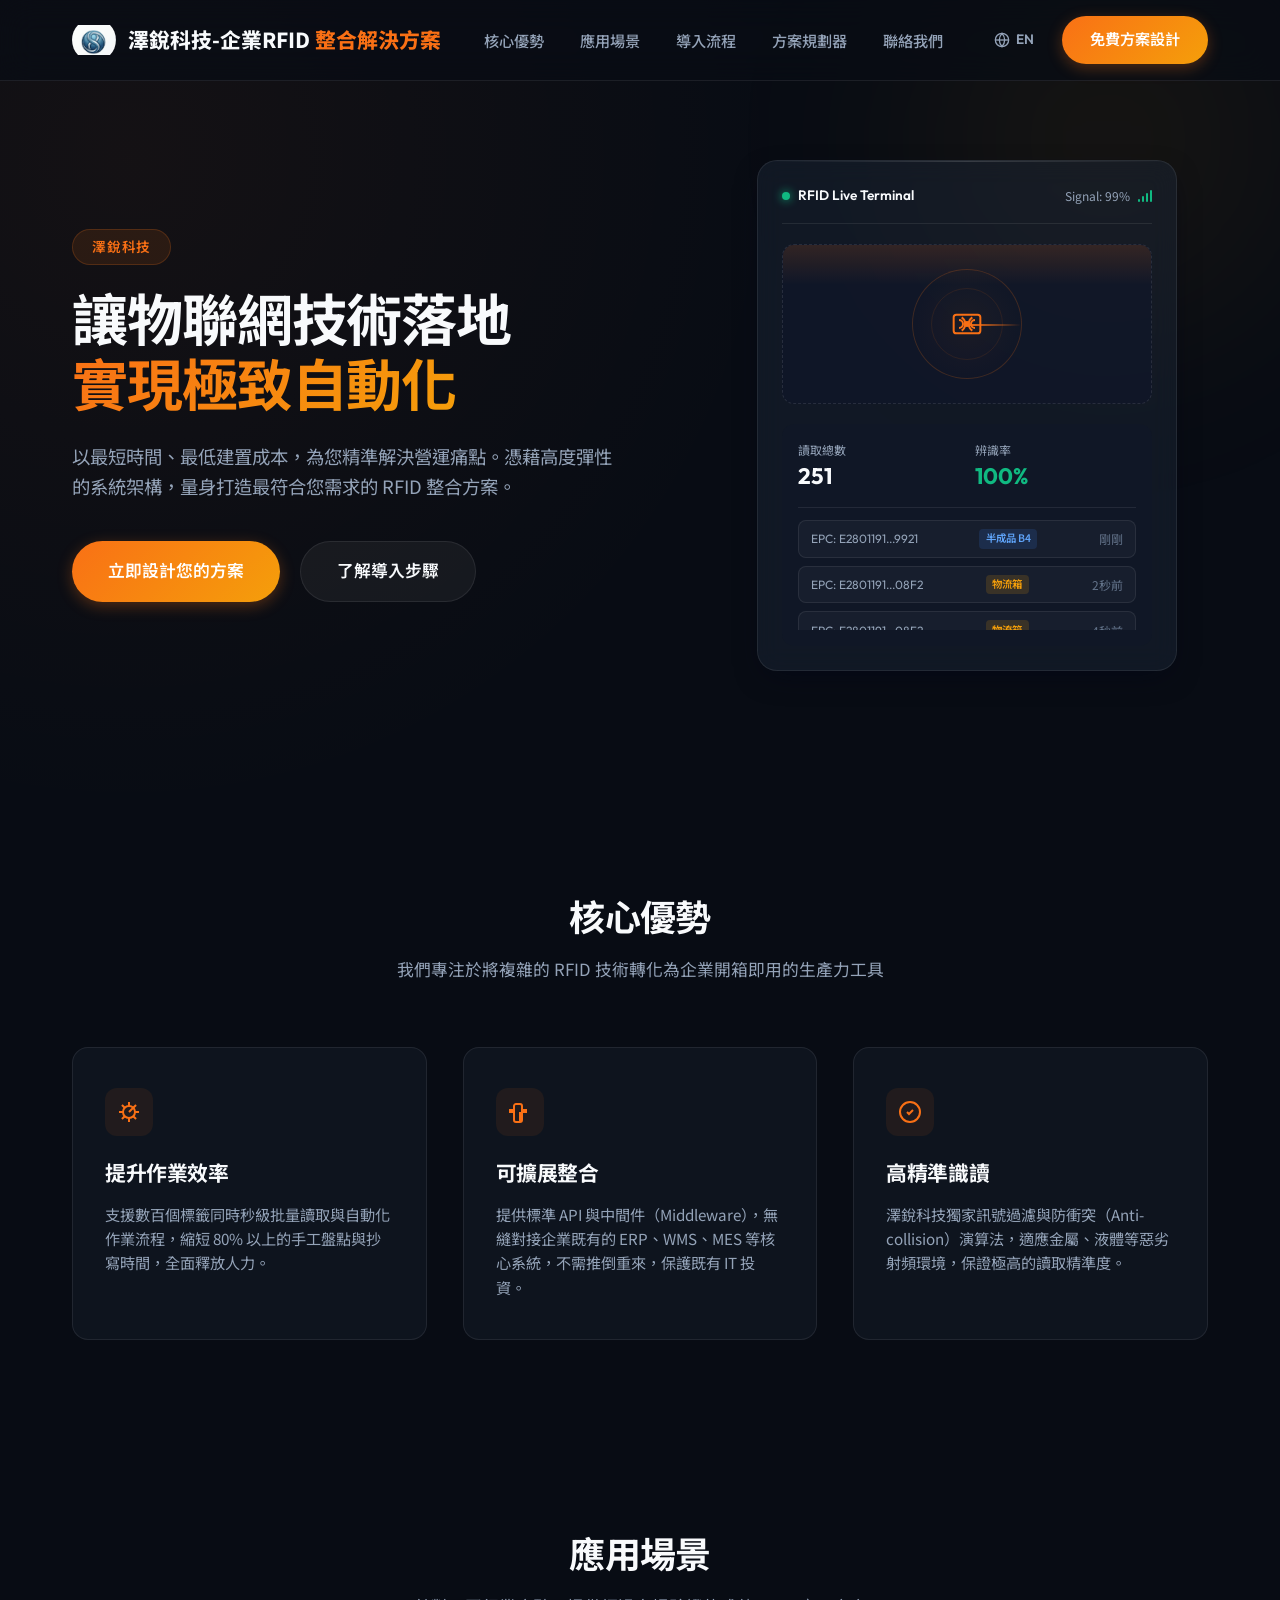
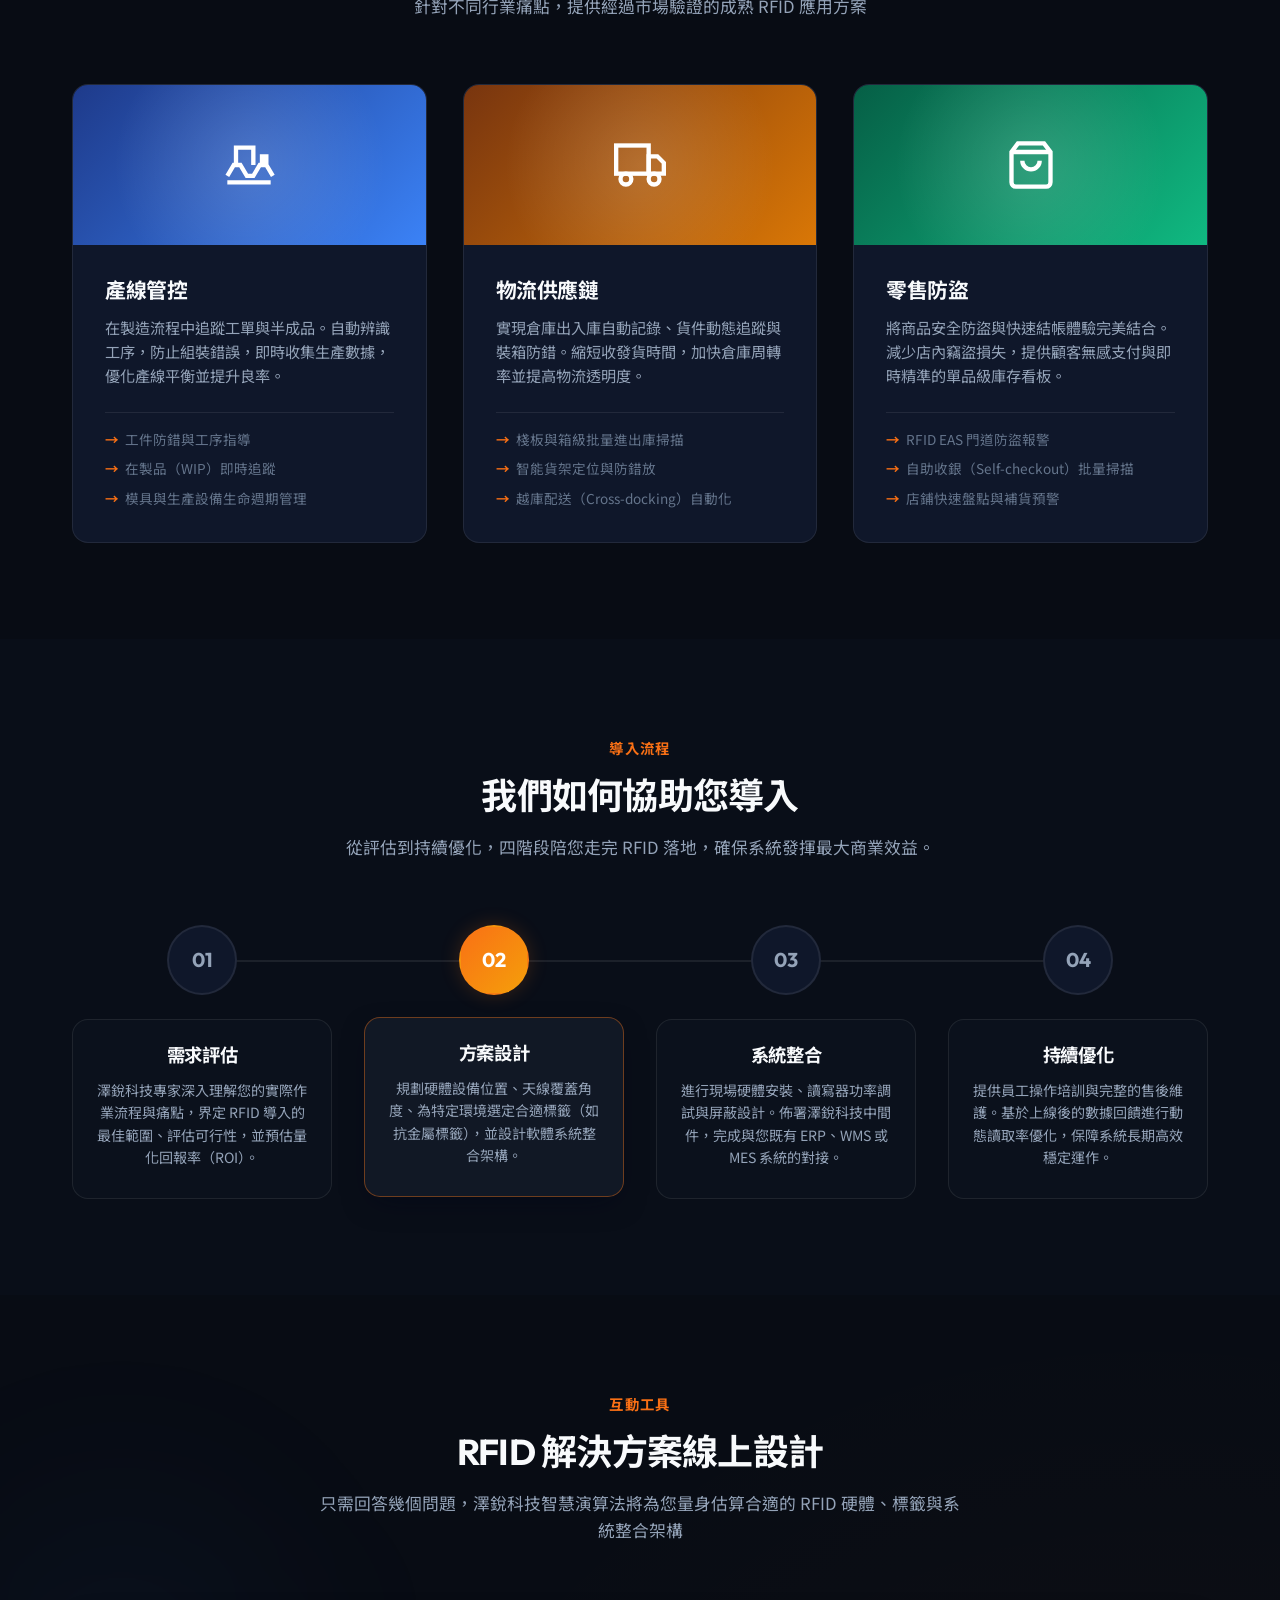
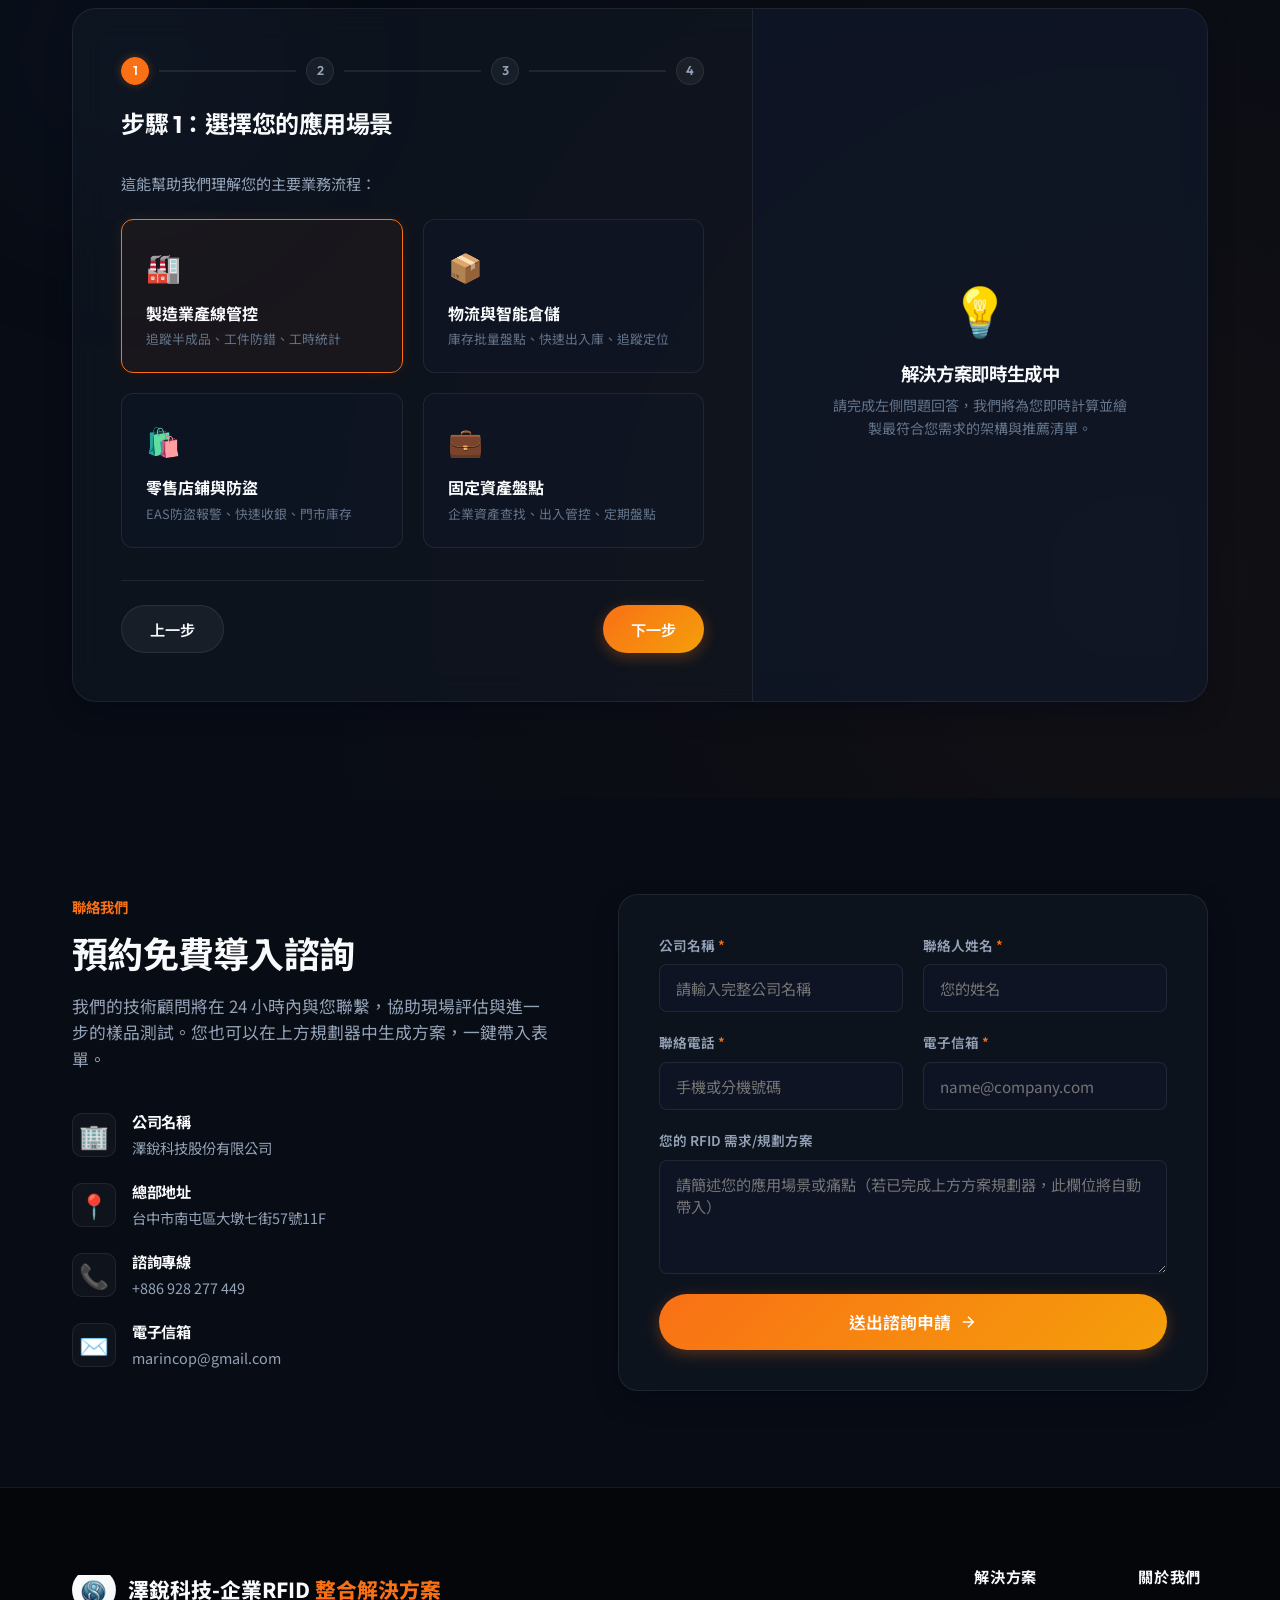
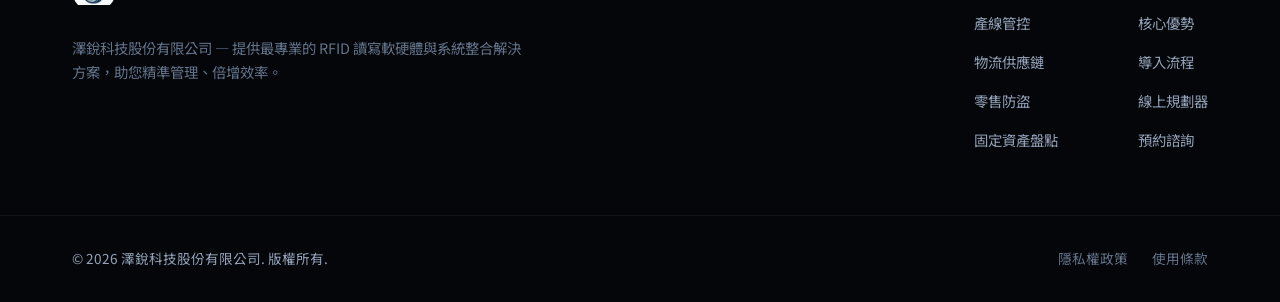
==== commit 7b7ac936: "Update hero subtitle with polished value proposition" ====
--- a/index.html
+++ b/index.html
@@ -64,7 +64,7 @@
                         <span class="gradient-text">實現極致自動化</span>
                     </h1>
                     <p class="hero-subtitle">
-                        深耕製造、物流、零售與資產管理，為您量身打造最高效、高相容性的 RFID 軟硬體整合方案。
+                        以最短時間、最低建置成本，為您精準解決營運痛點。憑藉高度彈性的系統架構，量身打造最符合您需求的 RFID 整合方案。
                     </p>
                     <div class="hero-cta">
                         <a href="#designer" class="btn btn-primary btn-lg">立即設計您的方案</a>
